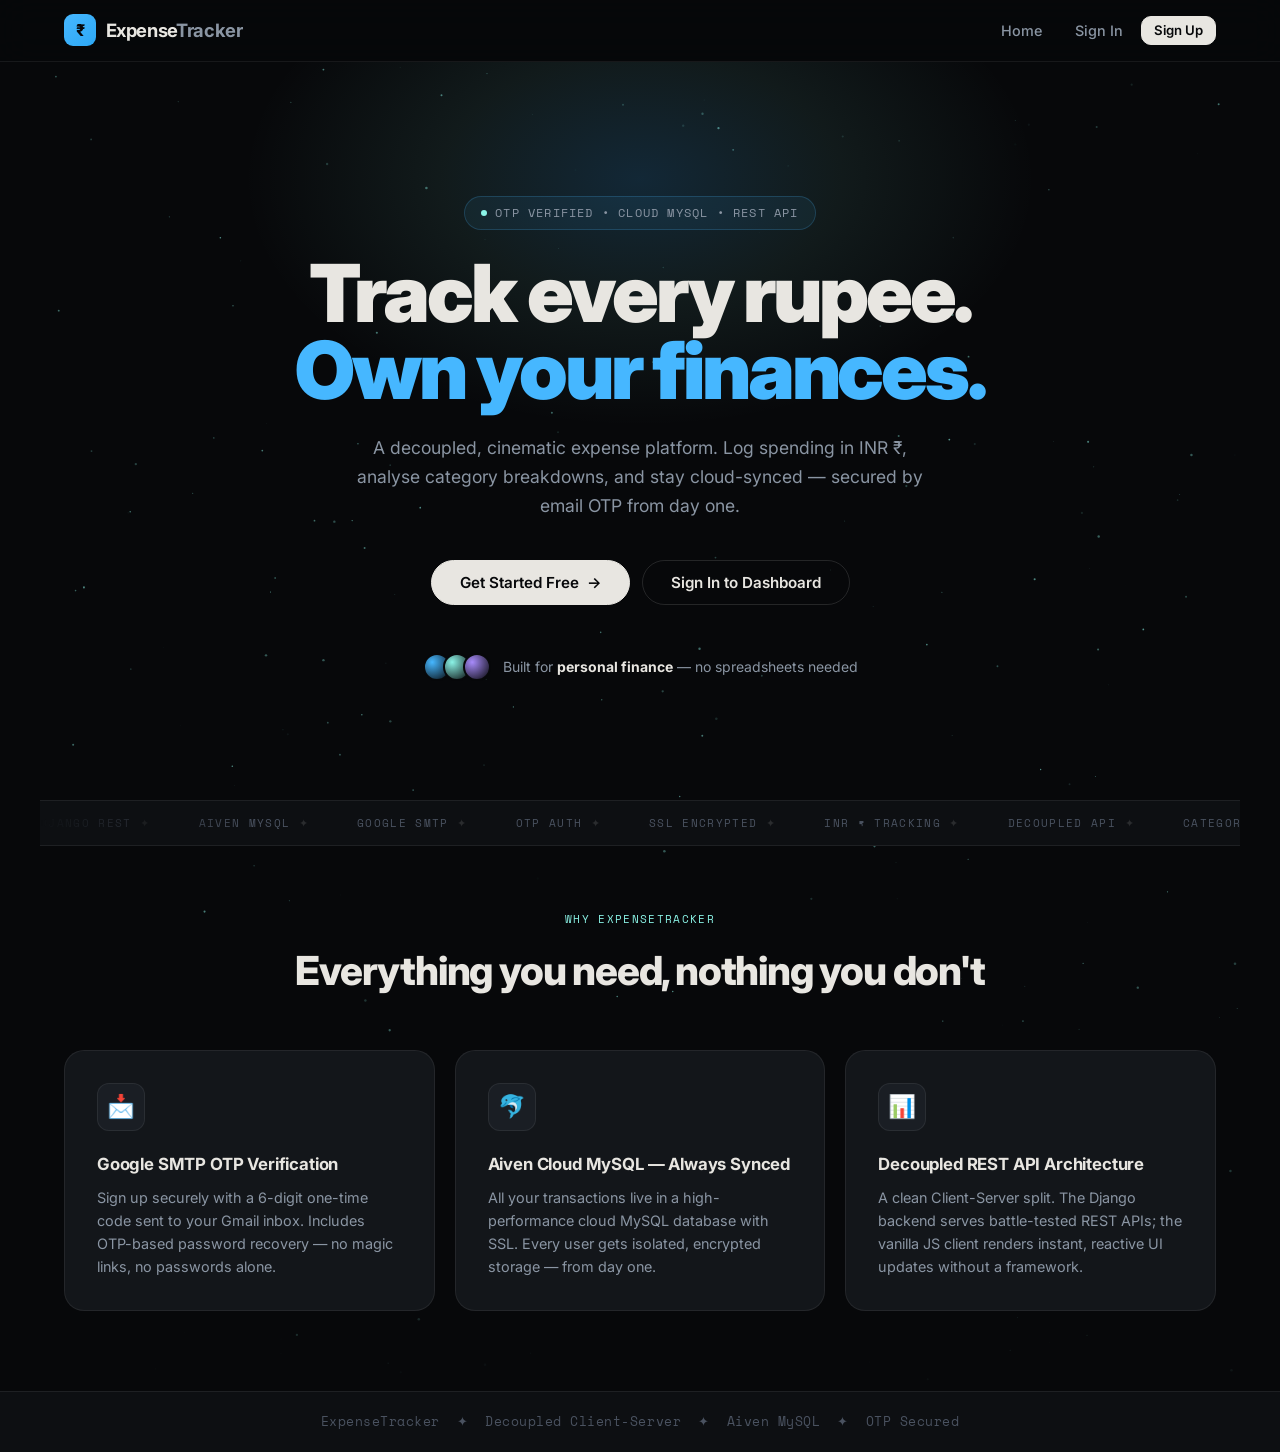
==== client/index.html @ 2f943e96 "Initial commit: Django Expense Tracker with OTP and decoupled client" ====
<!DOCTYPE html>
<html lang="en">
<head>
    <meta charset="UTF-8">
    <meta name="viewport" content="width=device-width, initial-scale=1.0">
    <title>ExpenseTracker &bull; Take Control of Your Finances</title>
    <meta name="description" content="A cinematic, decoupled expense management platform. Track daily spending in INR, analyse category breakdowns, and stay cloud-synced — secured by OTP.">
    <!-- Google Fonts: Inter + Space Mono -->
    <link rel="preconnect" href="https://fonts.googleapis.com">
    <link rel="preconnect" href="https://fonts.gstatic.com" crossorigin>
    <link href="https://fonts.googleapis.com/css2?family=Inter:wght@400;500;600;700;800;900&family=Space+Mono:wght@400;700&display=swap" rel="stylesheet">
    <link rel="stylesheet" href="css/styles.css">
</head>
<body>

    <!-- Toast Notifications Container -->
    <div id="toast-container" class="toast-container"></div>

    <!-- Navigation Header -->
    <header class="navbar">
        <div class="nav-container">
            <div class="nav-brand" onclick="navigateTo('landing')">
                <span class="nav-brand-icon">₹</span>
                <span>Expense<span style="color:var(--mist)">Tracker</span></span>
            </div>
            <nav>
                <ul id="nav-links" class="nav-links">
                    <!-- Populated dynamically via app.js -->
                </ul>
            </nav>
        </div>
    </header>

    <!-- Main Content Views Container -->
    <main class="main-container">

        <!-- VIEW 1: LANDING PAGE -->
        <section id="view-landing" class="view active">

            <!-- Animated canvas starfield -->
            <canvas id="hero-canvas" class="hero-canvas"></canvas>
            <!-- Teal glow blob -->
            <div class="hero-glow"></div>
            <!-- Bottom fade -->
            <div class="hero-bottom-fade"></div>

            <!-- Hero Content -->
            <div class="hero">
                <div class="hero-badge">
                    <span class="hero-badge-dot"></span>
                    OTP Verified &bull; Cloud MySQL &bull; REST API
                </div>

                <h1 class="hero-title">
                    Track every rupee.<br>
                    <span class="hero-title-accent">Own your finances.</span>
                </h1>

                <p class="hero-subtitle">
                    A decoupled, cinematic expense platform. Log spending in INR&nbsp;₹, 
                    analyse category breakdowns, and stay cloud-synced — 
                    secured by email OTP from day one.
                </p>

                <div class="hero-cta">
                    <button class="btn btn-primary btn-lg" onclick="showAuthModal('signup')">
                        Get Started Free &nbsp;&rarr;
                    </button>
                    <button class="btn btn-secondary btn-lg" onclick="showAuthModal('signin')">
                        Sign In to Dashboard
                    </button>
                </div>

                <!-- Social proof strip -->
                <div class="hero-proof">
                    <div class="hero-avatars">
                        <span class="hero-avatar" style="background:radial-gradient(circle at 30% 30%,#46b7ff,#07080a)"></span>
                        <span class="hero-avatar" style="background:radial-gradient(circle at 30% 30%,#8bf3e6,#07080a)"></span>
                        <span class="hero-avatar" style="background:radial-gradient(circle at 30% 30%,#a78bfa,#07080a)"></span>
                    </div>
                    <span>Built for <strong style="color:var(--bone)">personal finance</strong> — no spreadsheets needed</span>
                </div>
            </div>

            <!-- Marquee Tech Strip -->
            <div class="marquee-strip">
                <div class="marquee-inner">
                    <span class="marquee-item">Django REST&nbsp;<span class="marquee-sep">✦</span></span>
                    <span class="marquee-item">Aiven MySQL&nbsp;<span class="marquee-sep">✦</span></span>
                    <span class="marquee-item">Google SMTP&nbsp;<span class="marquee-sep">✦</span></span>
                    <span class="marquee-item">OTP Auth&nbsp;<span class="marquee-sep">✦</span></span>
                    <span class="marquee-item">SSL Encrypted&nbsp;<span class="marquee-sep">✦</span></span>
                    <span class="marquee-item">INR ₹ Tracking&nbsp;<span class="marquee-sep">✦</span></span>
                    <span class="marquee-item">Decoupled API&nbsp;<span class="marquee-sep">✦</span></span>
                    <span class="marquee-item">Category Analytics&nbsp;<span class="marquee-sep">✦</span></span>
                    <span class="marquee-item">Django REST&nbsp;<span class="marquee-sep">✦</span></span>
                    <span class="marquee-item">Aiven MySQL&nbsp;<span class="marquee-sep">✦</span></span>
                    <span class="marquee-item">Google SMTP&nbsp;<span class="marquee-sep">✦</span></span>
                    <span class="marquee-item">OTP Auth&nbsp;<span class="marquee-sep">✦</span></span>
                    <span class="marquee-item">SSL Encrypted&nbsp;<span class="marquee-sep">✦</span></span>
                    <span class="marquee-item">INR ₹ Tracking&nbsp;<span class="marquee-sep">✦</span></span>
                    <span class="marquee-item">Decoupled API&nbsp;<span class="marquee-sep">✦</span></span>
                    <span class="marquee-item">Category Analytics&nbsp;<span class="marquee-sep">✦</span></span>
                </div>
            </div>

            <!-- Features Section -->
            <div class="features-section">
                <div class="features-header">
                    <p class="features-eyebrow">Why ExpenseTracker</p>
                    <h2 class="features-title">Everything you need, nothing you don't</h2>
                </div>

                <div class="features-grid">
                    <div class="feature-card">
                        <div class="feature-icon">📩</div>
                        <h3 class="feature-title">Google SMTP OTP Verification</h3>
                        <p class="feature-desc">
                            Sign up securely with a 6-digit one-time code sent to your Gmail inbox.
                            Includes OTP-based password recovery — no magic links, no passwords alone.
                        </p>
                    </div>
                    <div class="feature-card">
                        <div class="feature-icon">🐬</div>
                        <h3 class="feature-title">Aiven Cloud MySQL — Always Synced</h3>
                        <p class="feature-desc">
                            All your transactions live in a high-performance cloud MySQL database with SSL.
                            Every user gets isolated, encrypted storage — from day one.
                        </p>
                    </div>
                    <div class="feature-card">
                        <div class="feature-icon">📊</div>
                        <h3 class="feature-title">Decoupled REST API Architecture</h3>
                        <p class="feature-desc">
                            A clean Client-Server split. The Django backend serves battle-tested REST APIs;
                            the vanilla JS client renders instant, reactive UI updates without a framework.
                        </p>
                    </div>
                </div>
            </div>

        </section>

        <!-- VIEW 2: DASHBOARD -->
        <section id="view-dashboard" class="view">
            <div style="display: flex; justify-content: space-between; align-items: center; margin-bottom: 1.75rem; flex-wrap: wrap; gap: 1rem; padding: 2rem 1.5rem 0;">
                <div>
                    <h1 style="font-size: 1.85rem; font-weight: 800; color: var(--bone); letter-spacing: -0.03em;">Spending Overview</h1>
                    <p style="color: var(--mist); font-size: 0.9rem; margin-top: 0.2rem;">Live personal financial statistics</p>
                </div>
                <div>
                    <button class="btn btn-tide" onclick="openExpenseModal()">+ Record New Expense</button>
                </div>
            </div>

            <!-- Stats Grid -->
            <div class="stats-grid">
                <div class="stat-card">
                    <span class="stat-label">Total Spending</span>
                    <span id="dash-total" class="stat-value stat-highlight">₹0.00</span>
                    <span class="stat-subtext">Across all recorded items</span>
                </div>
                <div class="stat-card">
                    <span class="stat-label">Current Month (<span id="dash-month-name">Month</span>)</span>
                    <span id="dash-month" class="stat-value">₹0.00</span>
                    <span class="stat-subtext">This month's expenses</span>
                </div>
                <div class="stat-card">
                    <span class="stat-label">Total Transactions</span>
                    <span id="dash-count" class="stat-value">0</span>
                    <span class="stat-subtext">Recorded expense entries</span>
                </div>
            </div>

            <div class="section-grid">
                <!-- Category Breakdown -->
                <div class="content-card">
                    <div class="card-header">
                        <h2 class="card-title">Spending by Category</h2>
                    </div>
                    <div class="card-body">
                        <div id="dash-categories">
                            <!-- Populated dynamically via app.js -->
                        </div>
                    </div>
                </div>

                <!-- Recent Expenses -->
                <div class="content-card">
                    <div class="card-header">
                        <h2 class="card-title">Recent Expenses</h2>
                        <a onclick="navigateTo('expenses')" style="font-size: 0.85rem; color: var(--primary); font-weight: 600; cursor: pointer;">View all &rarr;</a>
                    </div>
                    <div class="card-body" style="padding: 0;">
                        <div id="dash-recent">
                            <!-- Populated dynamically via app.js -->
                        </div>
                    </div>
                </div>
            </div>
        </section>

        <!-- VIEW 3: ALL EXPENSES -->
        <section id="view-expenses" class="view">
            <div style="display: flex; justify-content: space-between; align-items: center; margin-bottom: 1.75rem; flex-wrap: wrap; gap: 1rem; padding: 2rem 1.5rem 0;">
                <div>
                    <h1 style="font-size: 1.85rem; font-weight: 800; color: var(--bone); letter-spacing: -0.03em;">All Expenses</h1>
                    <p id="expenses-count-total" style="color: var(--mist); font-size: 0.9rem; margin-top: 0.2rem;">0 transactions</p>
                </div>
                <div>
                    <button class="btn btn-tide" onclick="openExpenseModal()">+ Add New Expense</button>
                </div>
            </div>

            <div class="content-card">
                <div id="expenses-table-container">
                    <!-- Populated dynamically via app.js -->
                </div>
            </div>
        </section>

        <!-- VIEW 4: 404 NOT FOUND -->
        <section id="view-404" class="view">
            <div class="form-card" style="max-width: 650px; margin: 3rem auto; text-align: center;">
                <div class="content-card" style="padding: 3.5rem 2rem;">
                    <div style="font-size: 5rem; line-height: 1; margin-bottom: 1rem;">🧭</div>
                    <div class="hero-badge" style="background: rgba(248,113,113,0.15); color: #f87171; border: 1px solid rgba(248,113,113,0.25); margin-bottom: 1rem;">
                        Error 404 &bull; Page Not Found
                    </div>
                    <h1 class="page-title" style="font-size: 2.25rem; margin-bottom: 0.75rem;">Lost in the Numbers?</h1>
                    <p style="color: var(--slate-600); font-size: 1.05rem; line-height: 1.6; max-width: 480px; margin: 0 auto 2.5rem;">
                        The page or view you are trying to reach doesn't exist or has moved.
                    </p>
                    <div style="display: flex; gap: 1rem; justify-content: center; flex-wrap: wrap;">
                        <button class="btn btn-primary btn-lg" onclick="navigateTo('landing')">
                            &larr; Go to Home Page
                        </button>
                    </div>
                </div>
            </div>
        </section>

    </main>

    <!-- Footer -->
    <footer class="footer">
        ExpenseTracker &nbsp;✦&nbsp; Decoupled Client-Server &nbsp;✦&nbsp; Aiven MySQL &nbsp;✦&nbsp; OTP Secured
    </footer>

    <!-- ====================================================================
         MODALS
         ==================================================================== -->

    <!-- Modal: Sign Up -->
    <div id="modal-signup" class="modal-overlay">
        <div class="modal-card">
            <div class="card-header" style="justify-content: space-between;">
                <h3 class="card-title">Create Account</h3>
                <button onclick="closeModal('modal-signup')" style="background: none; border: none; font-size: 1.25rem; cursor: pointer;">&times;</button>
            </div>
            <div class="card-body">
                <form onsubmit="handleSignup(event)">
                    <div class="form-group">
                        <label class="form-label">Full Name</label>
                        <input id="signup-name" type="text" class="form-input" placeholder="Your full name (e.g. John Doe)">
                    </div>
                    <div class="form-group">
                        <label class="form-label">Username</label>
                        <input id="signup-username" type="text" class="form-input" placeholder="Choose a username" required>
                    </div>
                    <div class="form-group">
                        <label class="form-label">Email Address</label>
                        <input id="signup-email" type="email" class="form-input" placeholder="name@example.com" required>
                        <span style="font-size: 0.775rem; color: var(--slate-400); margin-top: 0.3rem; display: block;">
                            A 6-digit OTP will be dispatched via Google SMTP to this email.
                        </span>
                    </div>
                    <div class="form-group">
                        <label class="form-label">Password</label>
                        <input id="signup-password" type="password" class="form-input" placeholder="Min 6 characters" minlength="6" required>
                    </div>
                    <div class="form-group">
                        <label class="form-label">Confirm Password</label>
                        <input id="signup-confirm" type="password" class="form-input" placeholder="Re-enter password" minlength="6" required>
                    </div>
                    <button type="submit" class="btn btn-primary" style="width: 100%; padding: 0.75rem; margin-top: 0.5rem;">
                        Sign Up &amp; Get OTP &rarr;
                    </button>
                </form>
                <div style="text-align: center; margin-top: 1.25rem; font-size: 0.875rem;">
                    Already have an account? <a onclick="showAuthModal('signin')" style="color: var(--primary); font-weight: 600; cursor: pointer;">Sign In</a>
                </div>
            </div>
        </div>
    </div>

    <!-- Modal: Verify OTP -->
    <div id="modal-otp" class="modal-overlay">
        <div class="modal-card">
            <div class="card-header" style="text-align: center; display: block;">
                <div style="font-size: 2.5rem; margin-bottom: 0.3rem;">📩</div>
                <h3 class="card-title" style="font-size: 1.4rem;">Verify 6-Digit Code</h3>
                <p style="font-size: 0.85rem; color: var(--slate-500); margin-top: 0.25rem;">
                    Sent to <strong id="otp-target-email"></strong>
                </p>
            </div>
            <div class="card-body">
                <form onsubmit="handleVerifyOtp(event)">
                    <div class="form-group" style="text-align: center;">
                        <input id="otp-code" type="text" maxlength="6" class="form-input" placeholder="123456" 
                               style="text-align: center; font-size: 1.5rem; letter-spacing: 0.3em; font-weight: 700;" required>
                        <span style="font-size: 0.8rem; color: var(--slate-400); margin-top: 0.4rem; display: block;">Valid for 10 minutes</span>
                    </div>
                    <button type="submit" class="btn btn-primary" style="width: 100%; padding: 0.75rem;">
                        Verify &amp; Continue &rarr;
                    </button>
                </form>
                <div style="text-align: center; margin-top: 1.25rem; font-size: 0.85rem; color: var(--slate-500);">
                    Didn't receive the email? <a onclick="handleResendOtp()" style="color: var(--primary); font-weight: 600; cursor: pointer;">Resend OTP</a>
                </div>
            </div>
        </div>
    </div>

    <!-- Modal: Sign In -->
    <div id="modal-signin" class="modal-overlay">
        <div class="modal-card">
            <div class="card-header" style="justify-content: space-between;">
                <h3 class="card-title">Sign In</h3>
                <button onclick="closeModal('modal-signin')" style="background: none; border: none; font-size: 1.25rem; cursor: pointer;">&times;</button>
            </div>
            <div class="card-body">
                <form onsubmit="handleSignin(event)">
                    <div class="form-group">
                        <label class="form-label">Username or Email</label>
                        <input id="signin-identity" type="text" class="form-input" placeholder="Username or Email" required>
                    </div>
                    <div class="form-group">
                        <div style="display: flex; justify-content: space-between; align-items: baseline;">
                            <label class="form-label">Password</label>
                            <a onclick="showAuthModal('forgot')" style="font-size: 0.8rem; color: var(--primary); cursor: pointer; font-weight: 500;">Forgot Password?</a>
                        </div>
                        <input id="signin-password" type="password" class="form-input" placeholder="Enter password" required>
                    </div>
                    <button type="submit" class="btn btn-primary" style="width: 100%; padding: 0.75rem; margin-top: 0.5rem;">
                        Sign In &rarr;
                    </button>
                </form>
                <div style="text-align: center; margin-top: 1.25rem; font-size: 0.875rem;">
                    Don't have an account? <a onclick="showAuthModal('signup')" style="color: var(--primary); font-weight: 600; cursor: pointer;">Create an account</a>
                </div>
            </div>
        </div>
    </div>

    <!-- Modal: Forgot Password -->
    <div id="modal-forgot" class="modal-overlay">
        <div class="modal-card">
            <div class="card-header" style="justify-content: space-between;">
                <h3 class="card-title">Reset Password</h3>
                <button onclick="closeModal('modal-forgot')" style="background: none; border: none; font-size: 1.25rem; cursor: pointer;">&times;</button>
            </div>
            <div class="card-body">
                <p style="font-size: 0.875rem; color: var(--slate-600); margin-bottom: 1.25rem;">
                    Enter your registered email to receive a 6-digit password reset OTP.
                </p>
                <form onsubmit="handleForgotPassword(event)">
                    <div class="form-group">
                        <label class="form-label">Email Address</label>
                        <input id="forgot-email" type="email" class="form-input" placeholder="name@example.com" required>
                    </div>
                    <button type="submit" class="btn btn-primary" style="width: 100%; padding: 0.75rem;">
                        Send Reset OTP &rarr;
                    </button>
                </form>
            </div>
        </div>
    </div>

    <!-- Modal: Reset Password Verify -->
    <div id="modal-reset" class="modal-overlay">
        <div class="modal-card">
            <div class="card-header" style="justify-content: space-between;">
                <h3 class="card-title">Set New Password</h3>
                <button onclick="closeModal('modal-reset')" style="background: none; border: none; font-size: 1.25rem; cursor: pointer;">&times;</button>
            </div>
            <div class="card-body">
                <p style="font-size: 0.875rem; color: var(--slate-600); margin-bottom: 1.25rem;">
                    Enter the OTP code sent to <strong id="reset-target-email"></strong> and choose your new password.
                </p>
                <form onsubmit="handleResetPassword(event)">
                    <div class="form-group" style="text-align: center;">
                        <label class="form-label">6-Digit Reset OTP</label>
                        <input id="reset-otp" type="text" maxlength="6" class="form-input" placeholder="123456" 
                               style="text-align: center; font-size: 1.25rem; letter-spacing: 0.2em; font-weight: 700;" required>
                    </div>
                    <div class="form-group">
                        <label class="form-label">New Password</label>
                        <input id="reset-password" type="password" class="form-input" minlength="6" required>
                    </div>
                    <div class="form-group">
                        <label class="form-label">Confirm New Password</label>
                        <input id="reset-confirm" type="password" class="form-input" minlength="6" required>
                    </div>
                    <button type="submit" class="btn btn-primary" style="width: 100%; padding: 0.75rem;">
                        Update Password &rarr;
                    </button>
                </form>
            </div>
        </div>
    </div>

    <!-- Modal: Add / Edit Expense -->
    <div id="modal-expense" class="modal-overlay">
        <div class="modal-card">
            <div class="card-header" style="justify-content: space-between;">
                <h3 id="modal-expense-title-text" class="card-title">Add New Expense</h3>
                <button onclick="closeModal('modal-expense')" style="background: none; border: none; font-size: 1.25rem; cursor: pointer;">&times;</button>
            </div>
            <div class="card-body">
                <form onsubmit="handleSaveExpense(event)">
                    <div class="form-group">
                        <label class="form-label">Title</label>
                        <input id="exp-title" type="text" class="form-input" placeholder="e.g. Groceries, Train ticket" required>
                    </div>
                    <div class="form-group">
                        <label class="form-label">Amount (₹ INR)</label>
                        <input id="exp-amount" type="number" step="0.01" min="0.01" class="form-input" placeholder="0.00" required>
                    </div>
                    <div class="form-group">
                        <label class="form-label">Category</label>
                        <select id="exp-category" class="form-select">
                            <option value="Food">Food</option>
                            <option value="Travel">Travel</option>
                            <option value="Shopping">Shopping</option>
                            <option value="Bills">Bills</option>
                            <option value="Other">Other</option>
                        </select>
                    </div>
                    <div class="form-group">
                        <label class="form-label">Date</label>
                        <input id="exp-date" type="date" class="form-input" required>
                    </div>
                    <div class="form-group">
                        <label class="form-label">Description / Notes</label>
                        <textarea id="exp-description" class="form-textarea" rows="3" placeholder="Optional notes..."></textarea>
                    </div>
                    <div style="display: flex; gap: 0.75rem; justify-content: flex-end; margin-top: 1.5rem;">
                        <button type="button" class="btn btn-secondary" onclick="closeModal('modal-expense')">Cancel</button>
                        <button id="expense-submit-btn" type="submit" class="btn btn-primary">Save Expense</button>
                    </div>
                </form>
            </div>
        </div>
    </div>

    <!-- Modal: Confirm Delete -->
    <div id="modal-delete" class="modal-overlay">
        <div class="modal-card" style="border-top: 4px solid var(--danger);">
            <div class="card-header" style="justify-content: space-between;">
                <h3 class="card-title" style="color: var(--danger);">Delete Expense</h3>
                <button onclick="closeModal('modal-delete')" style="background: none; border: none; font-size: 1.25rem; cursor: pointer;">&times;</button>
            </div>
            <div class="card-body">
                <p style="font-size: 1rem; color: var(--slate-700); margin-bottom: 1.25rem;">
                    Are you sure you want to permanently delete this expense?
                </p>
                <div style="background: var(--slate-50); border: 1px solid var(--slate-200); border-radius: var(--radius-md); padding: 1rem; margin-bottom: 1.5rem;">
                    <strong id="del-title" style="font-size: 1.05rem; color: var(--slate-900);"></strong>
                    <div id="del-amount" style="font-size: 1.2rem; font-weight: 800; color: var(--danger); margin-top: 0.25rem;"></div>
                </div>
                <div style="display: flex; gap: 0.75rem; justify-content: flex-end;">
                    <button class="btn btn-secondary" onclick="closeModal('modal-delete')">Cancel</button>
                    <button class="btn btn-danger" onclick="handleConfirmDelete()">Yes, Delete</button>
                </div>
            </div>
        </div>
    </div>

    <!-- Scripts -->
    <script src="js/api.js"></script>
    <script src="js/app.js"></script>

    <!-- Starfield canvas particle animation -->
    <script>
    (function() {
        const canvas = document.getElementById('hero-canvas');
        if (!canvas) return;
        const ctx = canvas.getContext('2d');
        let W, H, stars = [], animId;

        function resize() {
            const landing = document.getElementById('view-landing');
            W = canvas.width  = landing ? landing.offsetWidth  : window.innerWidth;
            H = canvas.height = landing ? landing.offsetHeight : window.innerHeight;
        }

        function initStars() {
            stars = [];
            const count = Math.floor((W * H) / 6000);
            for (let i = 0; i < count; i++) {
                stars.push({
                    x: Math.random() * W,
                    y: Math.random() * H,
                    r: Math.random() * 1.1 + 0.2,
                    a: Math.random(),
                    da: (Math.random() * 0.004 + 0.001) * (Math.random() < 0.5 ? 1 : -1),
                    vy: Math.random() * 0.12 + 0.02
                });
            }
        }

        function draw() {
            ctx.clearRect(0, 0, W, H);
            for (const s of stars) {
                s.a += s.da;
                if (s.a > 1 || s.a < 0) s.da *= -1;
                s.y -= s.vy;
                if (s.y < -2) s.y = H + 2;
                ctx.beginPath();
                ctx.arc(s.x, s.y, s.r, 0, Math.PI * 2);
                ctx.fillStyle = `rgba(139,243,230,${s.a * 0.6})`;
                ctx.fill();
            }
            animId = requestAnimationFrame(draw);
        }

        function start() {
            resize();
            initStars();
            if (animId) cancelAnimationFrame(animId);
            draw();
        }

        window.addEventListener('resize', () => { resize(); initStars(); });
        // Start immediately and also watch for view switches
        start();
        document.addEventListener('viewChanged', function(e) {
            if (e.detail === 'landing') start();
            else if (animId) cancelAnimationFrame(animId);
        });
    })();
    </script>
</body>
</html>
---- client/css/styles.css ----
/* ==========================================================================
   ExpenseTracker — Dark Cinematic Design System (Scrolltide-inspired)
   ========================================================================== */

@import url('https://fonts.googleapis.com/css2?family=Inter:wght@400;500;600;700;800;900&family=Space+Mono:wght@400;700&display=swap');

:root {
  /* Dark ink palette */
  --ink:         #07080a;
  --ink-2:       #0d0f12;
  --surface:     #13161a;
  --surface-2:   #1a1e24;

  /* Accent: teal/tide */
  --tide:        #46b7ff;
  --tide-dim:    rgba(70, 183, 255, 0.15);
  --tide-glow:   rgba(70, 183, 255, 0.35);
  --foam:        #8bf3e6;

  /* Text shades */
  --bone:        #e8e6e1;
  --mist:        #8a95a3;
  --dim:         #4a5260;

  /* Borders */
  --line:        rgba(255, 255, 255, 0.07);
  --line-strong: rgba(255, 255, 255, 0.12);

  /* Legacy app colors (used in dashboard/expenses) */
  --primary:         #46b7ff;
  --primary-hover:   #2da8f5;
  --primary-light:   rgba(70, 183, 255, 0.12);
  --primary-glow:    rgba(70, 183, 255, 0.25);
  --success:         #34d399;
  --success-light:   rgba(52, 211, 153, 0.12);
  --danger:          #f87171;
  --danger-hover:    #ef4444;
  --danger-light:    rgba(248, 113, 113, 0.12);
  --warning:         #fbbf24;
  --warning-light:   rgba(251, 191, 36, 0.12);

  /* Greys for dashboard cards */
  --slate-900: #e8e6e1;
  --slate-800: #c8c4bc;
  --slate-700: #a8a49c;
  --slate-600: #8a8680;
  --slate-500: #6a6660;
  --slate-400: #4a4640;
  --slate-300: #2e3138;
  --slate-200: #1f2329;
  --slate-100: #161a1f;
  --slate-50:  #0f1216;
  --white:     #ffffff;

  --shadow-sm: 0 1px 3px 0 rgba(0,0,0,0.4);
  --shadow-md: 0 4px 16px rgba(0,0,0,0.5);
  --shadow-lg: 0 10px 40px rgba(0,0,0,0.6);
  --shadow-xl: 0 20px 60px rgba(0,0,0,0.7);

  --radius-sm: 6px;
  --radius-md: 10px;
  --radius-lg: 16px;
  --radius-xl: 20px;
  --radius-full: 9999px;
  --transition: all 0.22s cubic-bezier(0.4, 0, 0.2, 1);
}

* {
  box-sizing: border-box;
  margin: 0;
  padding: 0;
}

html {
  scroll-behavior: smooth;
}

body {
  font-family: 'Inter', -apple-system, BlinkMacSystemFont, "Segoe UI", sans-serif;
  background-color: var(--ink);
  color: var(--bone);
  line-height: 1.55;
  min-height: 100vh;
  display: flex;
  flex-direction: column;
  overflow-x: hidden;
  -webkit-font-smoothing: antialiased;
}

/* ==========================================================================
   NAVBAR
   ========================================================================== */
.navbar {
  background: rgba(7, 8, 10, 0.55);
  backdrop-filter: blur(16px);
  -webkit-backdrop-filter: blur(16px);
  border-bottom: 1px solid var(--line);
  position: sticky;
  top: 0;
  z-index: 40;
}

.nav-container {
  max-width: 1200px;
  margin: 0 auto;
  padding: 0.9rem 1.5rem;
  display: flex;
  justify-content: space-between;
  align-items: center;
}

.nav-brand {
  display: flex;
  align-items: center;
  gap: 0.6rem;
  font-size: 1.15rem;
  font-weight: 700;
  color: var(--bone);
  text-decoration: none;
  cursor: pointer;
  letter-spacing: -0.02em;
}

.nav-brand-icon {
  width: 32px;
  height: 32px;
  background: linear-gradient(135deg, var(--tide), #2da8f5);
  color: var(--ink);
  display: flex;
  align-items: center;
  justify-content: center;
  border-radius: 9px;
  font-weight: 800;
  font-size: 1rem;
}

.nav-links {
  display: flex;
  align-items: center;
  gap: 0.25rem;
  list-style: none;
}

.nav-link {
  text-decoration: none;
  color: var(--mist);
  font-weight: 500;
  font-size: 0.9rem;
  padding: 0.4rem 0.9rem;
  border-radius: var(--radius-full);
  transition: var(--transition);
  cursor: pointer;
}

.nav-link:hover,
.nav-link.active {
  color: var(--bone);
  background: var(--line);
}

/* ==========================================================================
   BUTTONS
   ========================================================================== */
.btn {
  display: inline-flex;
  align-items: center;
  justify-content: center;
  gap: 0.4rem;
  padding: 0.55rem 1.15rem;
  font-size: 0.9rem;
  font-weight: 600;
  border-radius: var(--radius-md);
  text-decoration: none;
  cursor: pointer;
  border: 1px solid transparent;
  transition: var(--transition);
  font-family: inherit;
}

.btn-primary {
  background: var(--bone);
  color: var(--ink);
  border-color: var(--bone);
}

.btn-primary:hover {
  background: #ffffff;
  transform: translateY(-1px);
  box-shadow: 0 6px 20px rgba(232, 230, 225, 0.2);
}

.btn-secondary {
  background: transparent;
  color: var(--bone);
  border-color: var(--line-strong);
}

.btn-secondary:hover {
  background: var(--surface);
  border-color: var(--line-strong);
}

.btn-danger {
  background: var(--danger);
  color: white;
  border-color: var(--danger);
}

.btn-danger:hover {
  background: var(--danger-hover);
}

.btn-tide {
  background: var(--tide);
  color: var(--ink);
  border-color: var(--tide);
  font-weight: 700;
}

.btn-tide:hover {
  background: #5cc7ff;
  transform: translateY(-1px);
  box-shadow: 0 6px 20px var(--tide-glow);
}

.btn-lg {
  padding: 0.75rem 1.75rem;
  font-size: 0.95rem;
  border-radius: var(--radius-full);
}

.btn-sm {
  padding: 0.35rem 0.75rem;
  font-size: 0.825rem;
}

/* ==========================================================================
   TOAST NOTIFICATIONS
   ========================================================================== */
.toast-container {
  position: fixed;
  bottom: 1.5rem;
  right: 1.5rem;
  z-index: 9999;
  display: flex;
  flex-direction: column;
  gap: 0.5rem;
}

.toast {
  min-width: 280px;
  max-width: 400px;
  padding: 0.85rem 1.25rem;
  border-radius: var(--radius-md);
  font-size: 0.9rem;
  font-weight: 500;
  box-shadow: var(--shadow-lg);
  animation: slideIn 0.3s ease;
  display: flex;
  align-items: center;
  justify-content: space-between;
  backdrop-filter: blur(12px);
}

.toast-success {
  background: rgba(52, 211, 153, 0.12);
  color: #34d399;
  border: 1px solid rgba(52, 211, 153, 0.25);
}

.toast-error {
  background: rgba(248, 113, 113, 0.12);
  color: #f87171;
  border: 1px solid rgba(248, 113, 113, 0.25);
}

.toast-info {
  background: rgba(70, 183, 255, 0.10);
  color: var(--tide);
  border: 1px solid rgba(70, 183, 255, 0.2);
}

@keyframes slideIn {
  from { transform: translateX(100%); opacity: 0; }
  to   { transform: translateX(0);    opacity: 1; }
}

/* ==========================================================================
   MAIN CONTAINER
   ========================================================================== */
.main-container {
  max-width: 1200px;
  width: 100%;
  margin: 0 auto;
  padding: 0;
  flex: 1;
}

/* Views Management */
.view {
  display: none;
}

.view.active {
  display: block;
}

/* ==========================================================================
   HERO / LANDING PAGE (Scrolltide-inspired cinematic dark)
   ========================================================================== */
#view-landing {
  position: relative;
  overflow: hidden;
}

/* Animated starfield canvas background */
.hero-canvas {
  position: absolute;
  inset: 0;
  width: 100%;
  height: 100%;
  z-index: 0;
  pointer-events: none;
}

/* The tide glow blob */
.hero-glow {
  position: absolute;
  top: -10%;
  left: 50%;
  transform: translateX(-50%);
  width: 800px;
  height: 500px;
  background: radial-gradient(ellipse, rgba(70,183,255,0.18) 0%, rgba(139,243,230,0.08) 35%, transparent 70%);
  z-index: 0;
  pointer-events: none;
  animation: glowPulse 6s ease-in-out infinite alternate;
}

@keyframes glowPulse {
  from { opacity: 0.6; transform: translateX(-50%) scale(1); }
  to   { opacity: 1;   transform: translateX(-50%) scale(1.08); }
}

/* Bottom fade to main content area */
.hero-bottom-fade {
  position: absolute;
  bottom: 0;
  left: 0;
  right: 0;
  height: 200px;
  background: linear-gradient(to bottom, transparent, var(--ink));
  z-index: 1;
  pointer-events: none;
}

.hero {
  position: relative;
  z-index: 2;
  text-align: center;
  padding: 5rem 1.5rem 4rem;
  max-width: 860px;
  margin: 0 auto;
  min-height: 82vh;
  display: flex;
  flex-direction: column;
  align-items: center;
  justify-content: center;
}

/* Badge pill */
.hero-badge {
  display: inline-flex;
  align-items: center;
  gap: 0.5rem;
  background: rgba(70,183,255,0.07);
  border: 1px solid rgba(70,183,255,0.2);
  color: var(--mist);
  font-size: 0.75rem;
  font-weight: 500;
  font-family: 'Space Mono', monospace;
  text-transform: uppercase;
  letter-spacing: 0.1em;
  padding: 0.4rem 1rem;
  border-radius: var(--radius-full);
  margin-bottom: 1.5rem;
  animation: fadeUp 0.6s ease both;
}

.hero-badge-dot {
  width: 6px;
  height: 6px;
  border-radius: 50%;
  background: var(--foam);
  animation: blink 2s ease infinite;
}

@keyframes blink {
  0%, 100% { opacity: 1; }
  50%       { opacity: 0.3; }
}

.hero-title {
  font-size: clamp(2.4rem, 7vw, 5rem);
  font-weight: 900;
  line-height: 0.97;
  color: var(--bone);
  letter-spacing: -0.04em;
  margin-bottom: 1.5rem;
  animation: fadeUp 0.7s 0.1s ease both;
}

.hero-title-accent {
  color: var(--tide);
}

.hero-subtitle {
  font-size: 1.1rem;
  color: var(--mist);
  line-height: 1.65;
  margin-bottom: 2.5rem;
  max-width: 600px;
  margin-left: auto;
  margin-right: auto;
  animation: fadeUp 0.7s 0.2s ease both;
}

.hero-cta {
  display: flex;
  gap: 0.75rem;
  justify-content: center;
  align-items: center;
  flex-wrap: wrap;
  margin-bottom: 3rem;
  animation: fadeUp 0.7s 0.3s ease both;
}

/* Social proof strip */
.hero-proof {
  display: flex;
  align-items: center;
  gap: 0.75rem;
  font-size: 0.875rem;
  color: var(--mist);
  animation: fadeUp 0.7s 0.4s ease both;
}

.hero-avatars {
  display: flex;
}

.hero-avatar {
  width: 28px;
  height: 28px;
  border-radius: 50%;
  border: 2px solid var(--ink);
  margin-left: -8px;
}

.hero-avatar:first-child { margin-left: 0; }

@keyframes fadeUp {
  from { transform: translateY(20px); opacity: 0; }
  to   { transform: translateY(0);    opacity: 1; }
}

/* ==========================================================================
   MARQUEE TICKER (tech stack strip)
   ========================================================================== */
.marquee-strip {
  border-top: 1px solid var(--line);
  border-bottom: 1px solid var(--line);
  padding: 0.85rem 0;
  overflow: hidden;
  position: relative;
  z-index: 2;
  background: var(--ink-2);
}

.marquee-inner {
  display: flex;
  gap: 3rem;
  width: max-content;
  animation: marquee 28s linear infinite;
  mask-image: linear-gradient(to right, transparent, black 8%, black 92%, transparent);
  -webkit-mask-image: linear-gradient(to right, transparent, black 8%, black 92%, transparent);
}

.marquee-item {
  font-family: 'Space Mono', monospace;
  font-size: 0.7rem;
  text-transform: uppercase;
  letter-spacing: 0.12em;
  color: var(--dim);
  white-space: nowrap;
}

.marquee-sep {
  color: var(--line-strong);
}

@keyframes marquee {
  from { transform: translateX(0); }
  to   { transform: translateX(-50%); }
}

/* ==========================================================================
   FEATURES GRID
   ========================================================================== */
.features-section {
  padding: 4rem 1.5rem 5rem;
  max-width: 1200px;
  margin: 0 auto;
  position: relative;
  z-index: 2;
}

.features-header {
  text-align: center;
  margin-bottom: 3rem;
}

.features-eyebrow {
  font-family: 'Space Mono', monospace;
  font-size: 0.7rem;
  text-transform: uppercase;
  letter-spacing: 0.12em;
  color: var(--foam);
  margin-bottom: 0.75rem;
}

.features-title {
  font-size: clamp(1.75rem, 4vw, 2.5rem);
  font-weight: 800;
  color: var(--bone);
  letter-spacing: -0.03em;
}

.features-grid {
  display: grid;
  grid-template-columns: repeat(auto-fit, minmax(300px, 1fr));
  gap: 1.25rem;
}

.feature-card {
  background: var(--surface);
  border: 1px solid var(--line);
  border-radius: var(--radius-xl);
  padding: 2rem;
  transition: all 0.45s cubic-bezier(0.22, 1, 0.36, 1);
  position: relative;
  overflow: hidden;
}

.feature-card::before {
  content: '';
  position: absolute;
  inset: 0;
  border-radius: inherit;
  background: radial-gradient(circle at top left, rgba(70,183,255,0.06), transparent 60%);
  opacity: 0;
  transition: opacity 0.4s ease;
}

.feature-card:hover {
  transform: translateY(-4px);
  border-color: var(--line-strong);
  box-shadow: 0 18px 60px -18px rgba(70,183,255,0.25);
}

.feature-card:hover::before {
  opacity: 1;
}

.feature-icon {
  width: 48px;
  height: 48px;
  border-radius: 12px;
  display: flex;
  align-items: center;
  justify-content: center;
  font-size: 1.4rem;
  margin-bottom: 1.25rem;
  background: var(--surface-2);
  border: 1px solid var(--line);
}

.feature-title {
  font-size: 1.05rem;
  font-weight: 700;
  color: var(--bone);
  margin-bottom: 0.55rem;
  letter-spacing: -0.01em;
}

.feature-desc {
  font-size: 0.9rem;
  color: var(--mist);
  line-height: 1.6;
}

/* ==========================================================================
   DASHBOARD VIEW — INNER PAGES (padded container)
   ========================================================================== */
#view-dashboard,
#view-expenses {
  padding: 2rem 1.5rem 3rem;
}

/* Stats Cards */
.stats-grid {
  display: grid;
  grid-template-columns: repeat(auto-fit, minmax(220px, 1fr));
  gap: 1.25rem;
  margin-bottom: 2rem;
}

.stat-card {
  background: var(--surface);
  border-radius: var(--radius-lg);
  padding: 1.4rem 1.5rem;
  border: 1px solid var(--line);
  display: flex;
  flex-direction: column;
  transition: var(--transition);
}

.stat-card:hover {
  transform: translateY(-2px);
  border-color: var(--line-strong);
  box-shadow: 0 8px 30px rgba(0,0,0,0.4);
}

.stat-label {
  font-size: 0.75rem;
  font-family: 'Space Mono', monospace;
  text-transform: uppercase;
  font-weight: 700;
  letter-spacing: 0.06em;
  color: var(--mist);
  margin-bottom: 0.5rem;
}

.stat-value {
  font-size: 1.85rem;
  font-weight: 800;
  color: var(--bone);
  letter-spacing: -0.03em;
}

.stat-highlight {
  color: var(--tide);
}

.stat-subtext {
  font-size: 0.8rem;
  color: var(--dim);
  margin-top: 0.35rem;
}

/* Content Cards */
.content-card {
  background: var(--surface);
  border-radius: var(--radius-lg);
  border: 1px solid var(--line);
  overflow: hidden;
  margin-bottom: 1.5rem;
}

.card-header {
  padding: 1.15rem 1.5rem;
  border-bottom: 1px solid var(--line);
  display: flex;
  justify-content: space-between;
  align-items: center;
}

.card-title {
  font-size: 1rem;
  font-weight: 700;
  color: var(--bone);
}

.card-body {
  padding: 1.5rem;
}

/* Grid Layout for Dashboard */
.section-grid {
  display: grid;
  grid-template-columns: 2fr 1fr;
  gap: 1.5rem;
  margin-bottom: 2rem;
}

@media (max-width: 860px) {
  .section-grid {
    grid-template-columns: 1fr;
  }
}

/* Category Progress Bars */
.category-item {
  margin-bottom: 1.15rem;
}

.category-item:last-child { margin-bottom: 0; }

.category-row-header {
  display: flex;
  justify-content: space-between;
  font-size: 0.875rem;
  font-weight: 600;
  margin-bottom: 0.35rem;
  color: var(--bone);
}

.category-bar-bg {
  height: 6px;
  background: var(--surface-2);
  border-radius: 99px;
  overflow: hidden;
}

.category-bar-fill {
  height: 100%;
  border-radius: 99px;
  background: linear-gradient(90deg, var(--tide), var(--foam));
  transition: width 0.5s ease;
}

/* Badges */
.badge {
  display: inline-block;
  padding: 0.2rem 0.6rem;
  border-radius: 99px;
  font-size: 0.75rem;
  font-weight: 600;
}

.badge-Food     { background: rgba(251,191,36,0.15);  color: #fbbf24; }
.badge-Travel   { background: rgba(70,183,255,0.15);  color: var(--tide); }
.badge-Shopping { background: rgba(52,211,153,0.15);  color: #34d399; }
.badge-Bills    { background: rgba(248,113,113,0.15); color: var(--danger); }
.badge-Other    { background: rgba(167,139,250,0.15); color: #a78bfa; }

/* Table */
.table-responsive { overflow-x: auto; }

.data-table {
  width: 100%;
  border-collapse: collapse;
  text-align: left;
}

.data-table th {
  background: var(--surface-2);
  color: var(--mist);
  font-size: 0.75rem;
  font-family: 'Space Mono', monospace;
  text-transform: uppercase;
  font-weight: 700;
  letter-spacing: 0.06em;
  padding: 0.85rem 1.25rem;
  border-bottom: 1px solid var(--line);
}

.data-table td {
  padding: 1rem 1.25rem;
  border-bottom: 1px solid var(--line);
  font-size: 0.9rem;
  color: var(--bone);
  vertical-align: middle;
}

.data-table tr:hover td {
  background: rgba(255,255,255,0.02);
}

/* ==========================================================================
   MODALS
   ========================================================================== */
.modal-overlay {
  position: fixed;
  top: 0;
  left: 0;
  right: 0;
  bottom: 0;
  background: rgba(7, 8, 10, 0.75);
  backdrop-filter: blur(8px);
  -webkit-backdrop-filter: blur(8px);
  z-index: 1000;
  display: none;
  align-items: center;
  justify-content: center;
  padding: 1rem;
}

.modal-overlay.active {
  display: flex;
}

.modal-card {
  background: var(--surface);
  border: 1px solid var(--line-strong);
  border-radius: var(--radius-xl);
  width: 100%;
  max-width: 480px;
  box-shadow: 0 25px 80px rgba(0,0,0,0.8);
  overflow: hidden;
  animation: modalPop 0.25s cubic-bezier(0.34,1.56,0.64,1);
}

@keyframes modalPop {
  from { transform: scale(0.94); opacity: 0; }
  to   { transform: scale(1);    opacity: 1; }
}

/* Forms */
.form-group { margin-bottom: 1.15rem; }

.form-label {
  display: block;
  font-size: 0.82rem;
  font-weight: 600;
  color: var(--mist);
  margin-bottom: 0.4rem;
}

.form-input,
.form-select,
.form-textarea {
  width: 100%;
  padding: 0.65rem 0.9rem;
  font-size: 0.9rem;
  border-radius: var(--radius-md);
  border: 1px solid var(--line-strong);
  background: var(--ink-2);
  color: var(--bone);
  font-family: inherit;
  transition: var(--transition);
}

.form-input:focus,
.form-select:focus,
.form-textarea:focus {
  outline: none;
  border-color: var(--tide);
  box-shadow: 0 0 0 3px var(--tide-dim);
}

.form-input::placeholder,
.form-textarea::placeholder {
  color: var(--dim);
}

.form-select option {
  background: var(--surface);
  color: var(--bone);
}

/* Empty State */
.empty-state {
  text-align: center;
  padding: 3.5rem 1.5rem;
  color: var(--mist);
}

.empty-state-icon {
  font-size: 3rem;
  margin-bottom: 1rem;
  opacity: 0.5;
}

/* ==========================================================================
   FOOTER
   ========================================================================== */
.footer {
  margin-top: auto;
  padding: 1.25rem 1.5rem;
  text-align: center;
  font-size: 0.8rem;
  color: var(--dim);
  border-top: 1px solid var(--line);
  background: var(--ink-2);
  font-family: 'Space Mono', monospace;
  letter-spacing: 0.04em;
}

/* ==========================================================================
   404 VIEW
   ========================================================================== */
#view-404 {
  padding: 2rem 1.5rem 3rem;
}

/* ==========================================================================
   PAGE TITLES (dashboard, expenses pages)
   ========================================================================== */
.page-title {
  font-size: 1.85rem;
  font-weight: 800;
  color: var(--bone);
  letter-spacing: -0.03em;
}

/* ==========================================================================
   SCROLLBAR
   ========================================================================== */
::-webkit-scrollbar { width: 6px; height: 6px; }
::-webkit-scrollbar-track { background: var(--ink); }
::-webkit-scrollbar-thumb { background: var(--surface-2); border-radius: 3px; }
::-webkit-scrollbar-thumb:hover { background: var(--line-strong); }
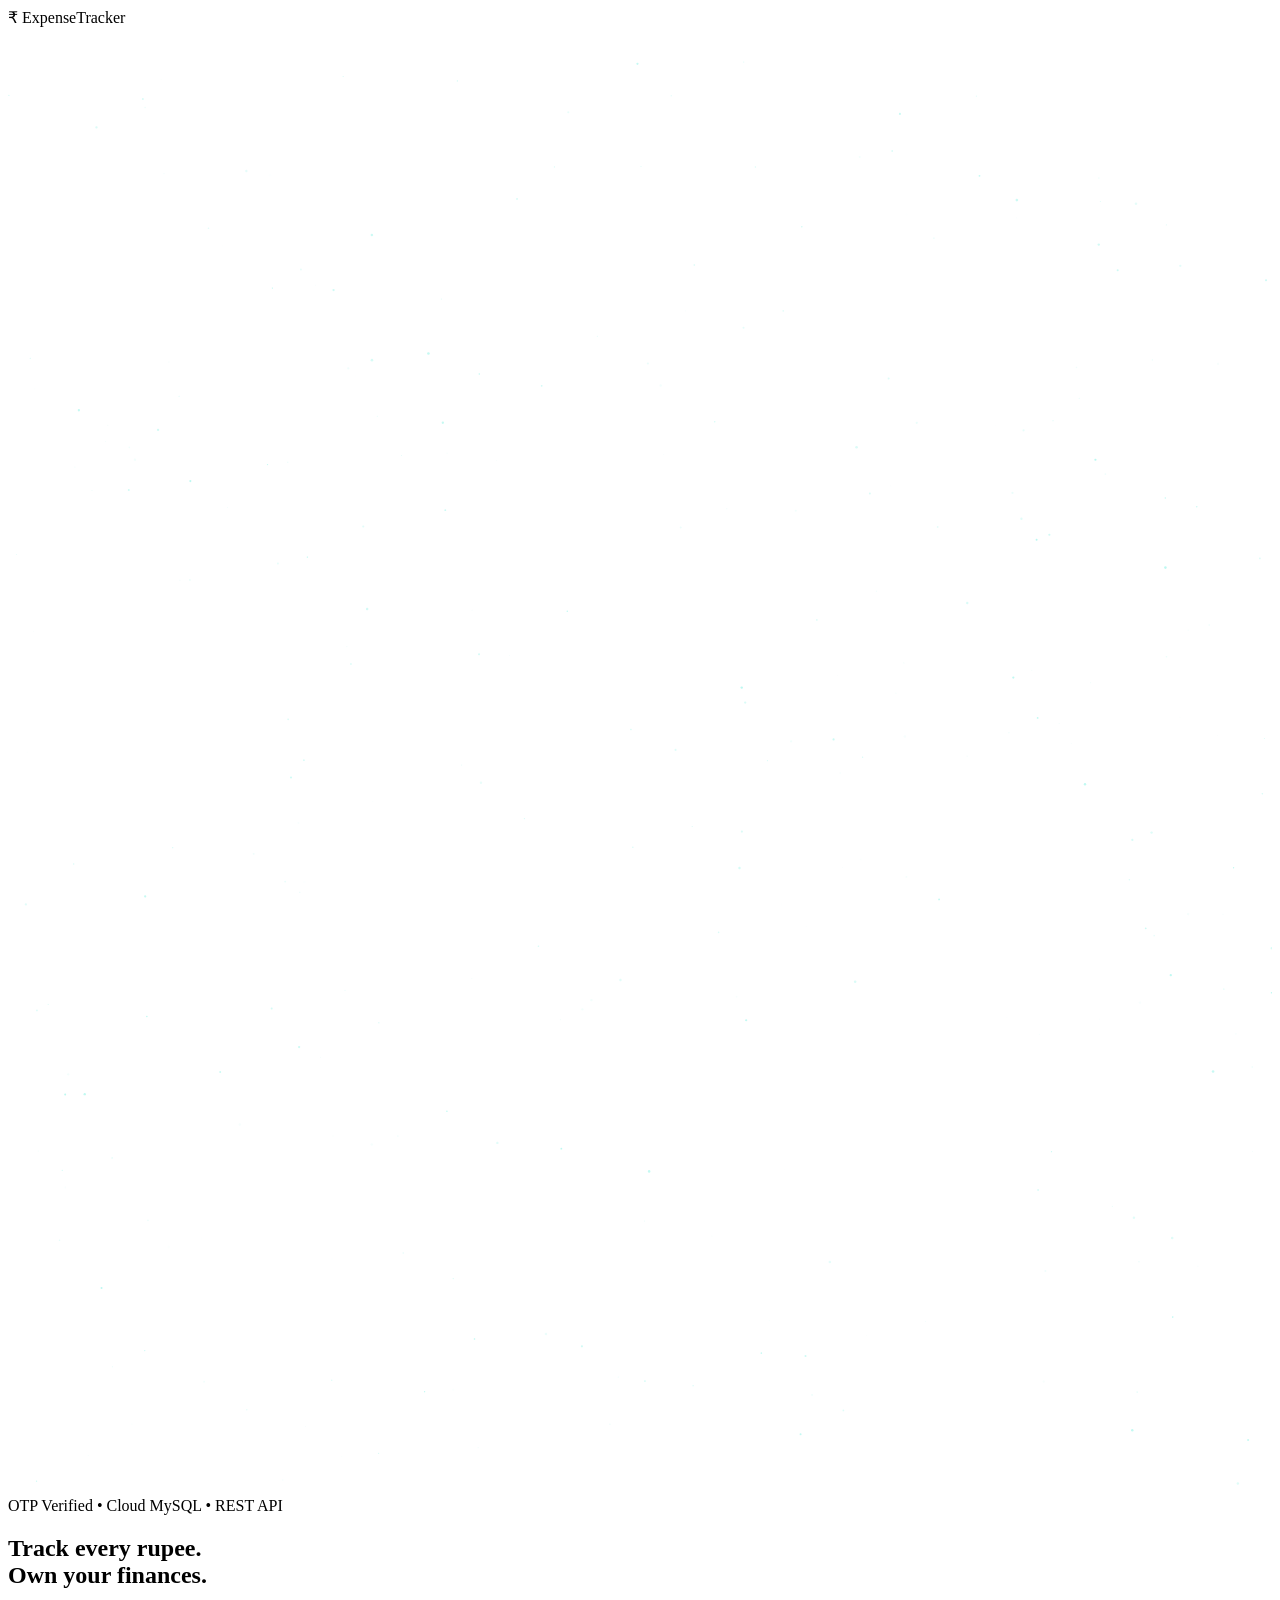
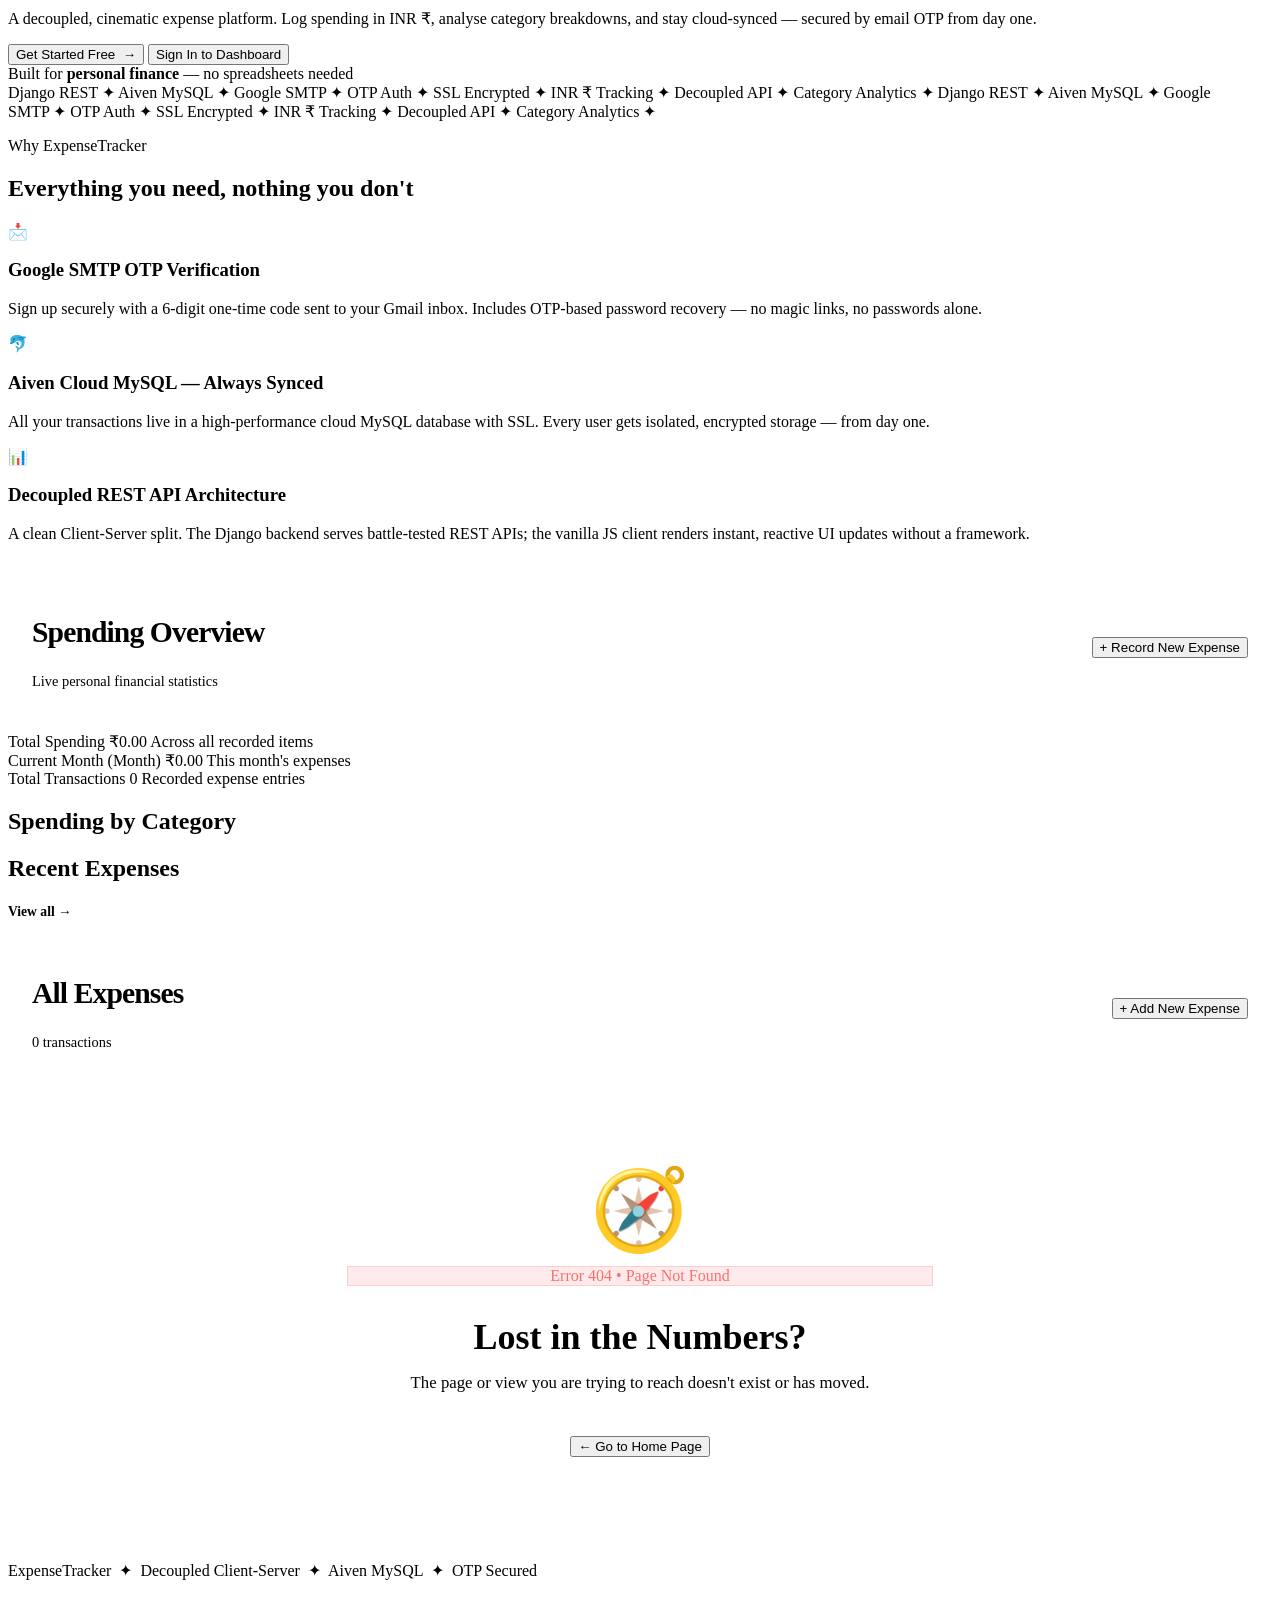
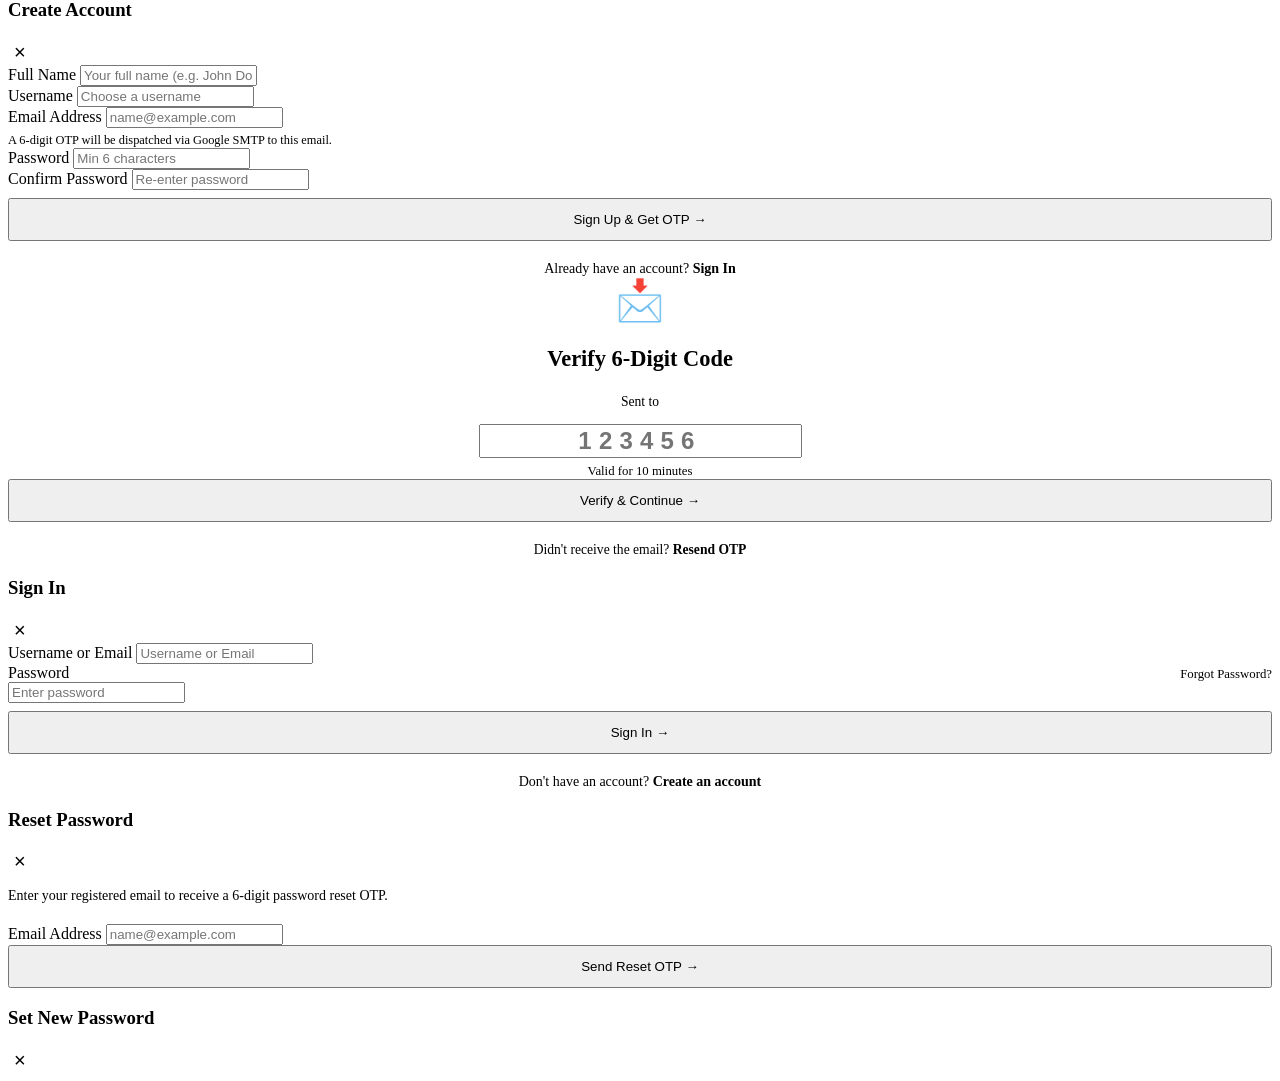
==== commit 0355e4ce: "Fix 404 and nested routes styling: absolute asset paths, base href, and 404 view routing" ====
--- a/client/index.html
+++ b/client/index.html
@@ -9,7 +9,8 @@
     <link rel="preconnect" href="https://fonts.googleapis.com">
     <link rel="preconnect" href="https://fonts.gstatic.com" crossorigin>
     <link href="https://fonts.googleapis.com/css2?family=Inter:wght@400;500;600;700;800;900&family=Space+Mono:wght@400;700&display=swap" rel="stylesheet">
-    <link rel="stylesheet" href="css/styles.css">
+    <base href="/">
+    <link rel="stylesheet" href="/css/styles.css">
 </head>
 <body>
 
@@ -478,8 +479,8 @@
     </div>
 
     <!-- Scripts -->
-    <script src="js/api.js"></script>
-    <script src="js/app.js"></script>
+    <script src="/js/api.js"></script>
+    <script src="/js/app.js"></script>
 
     <!-- Starfield canvas particle animation -->
     <script>
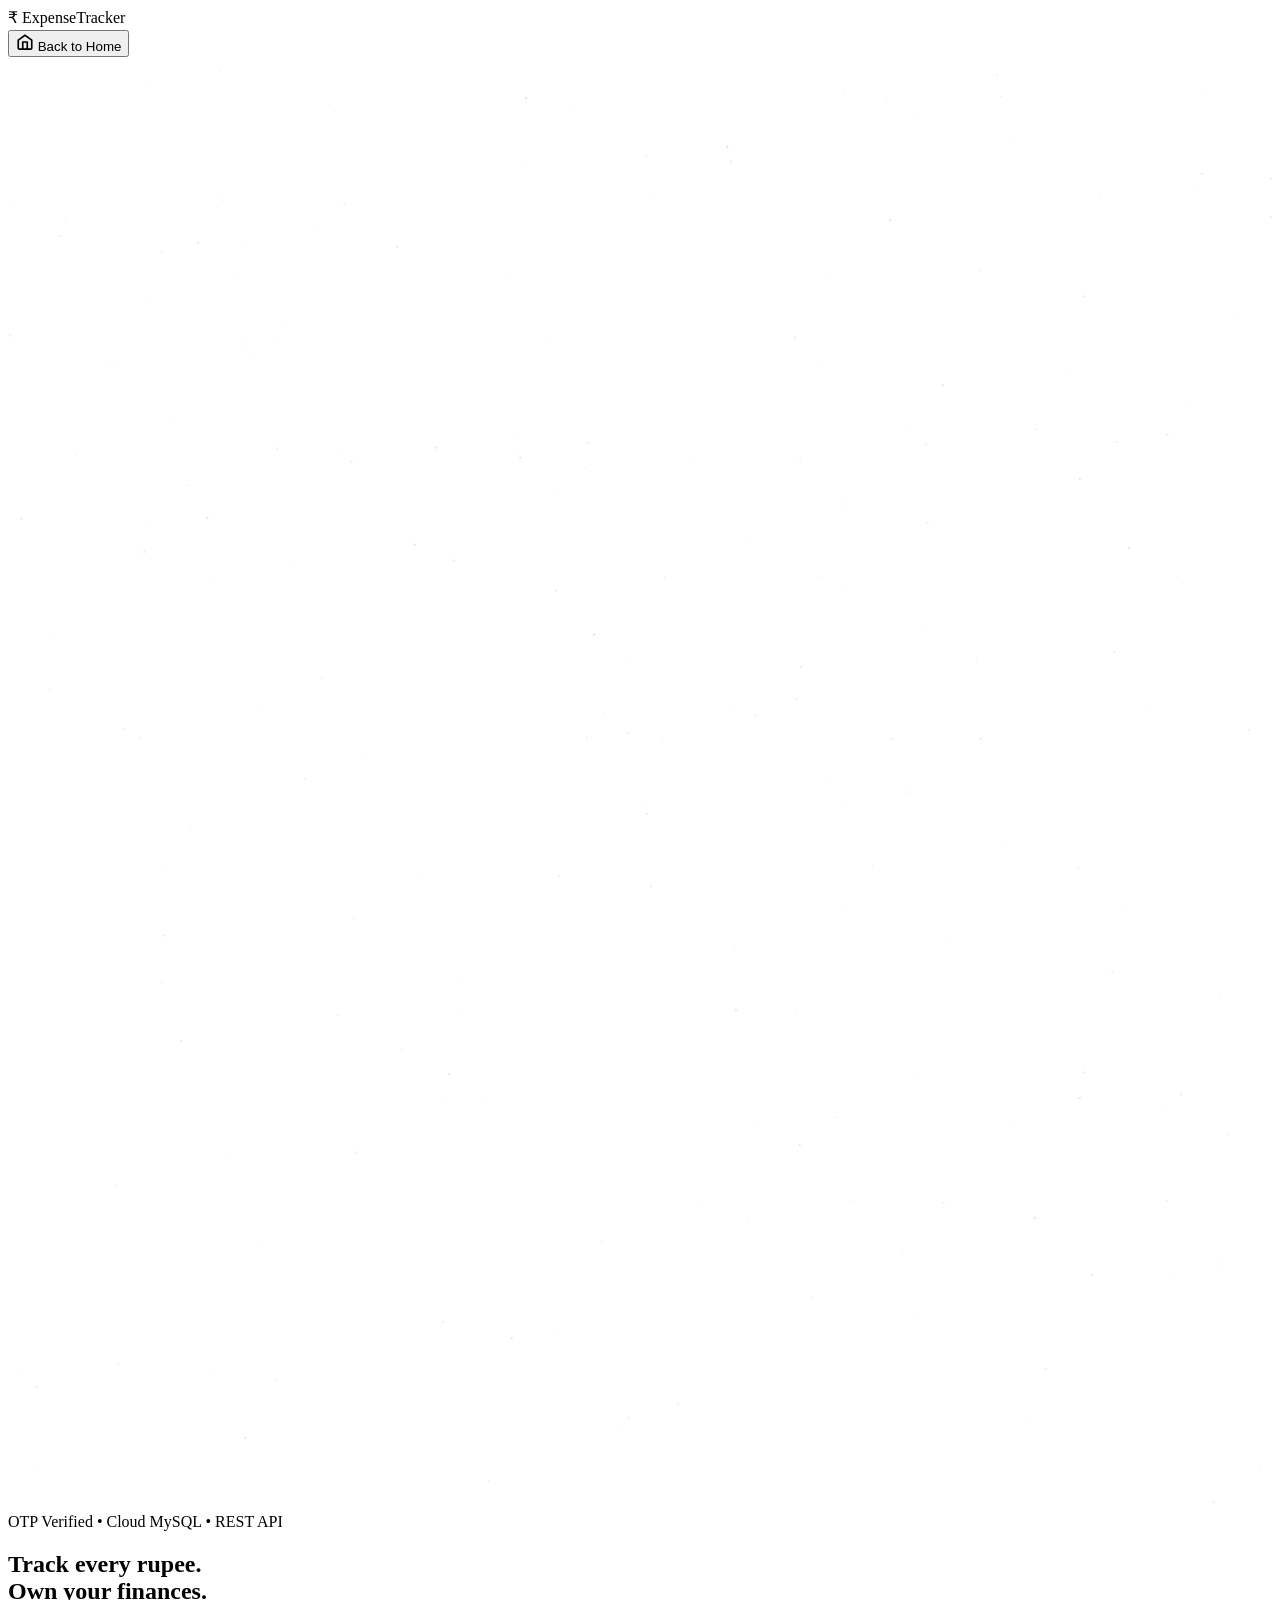
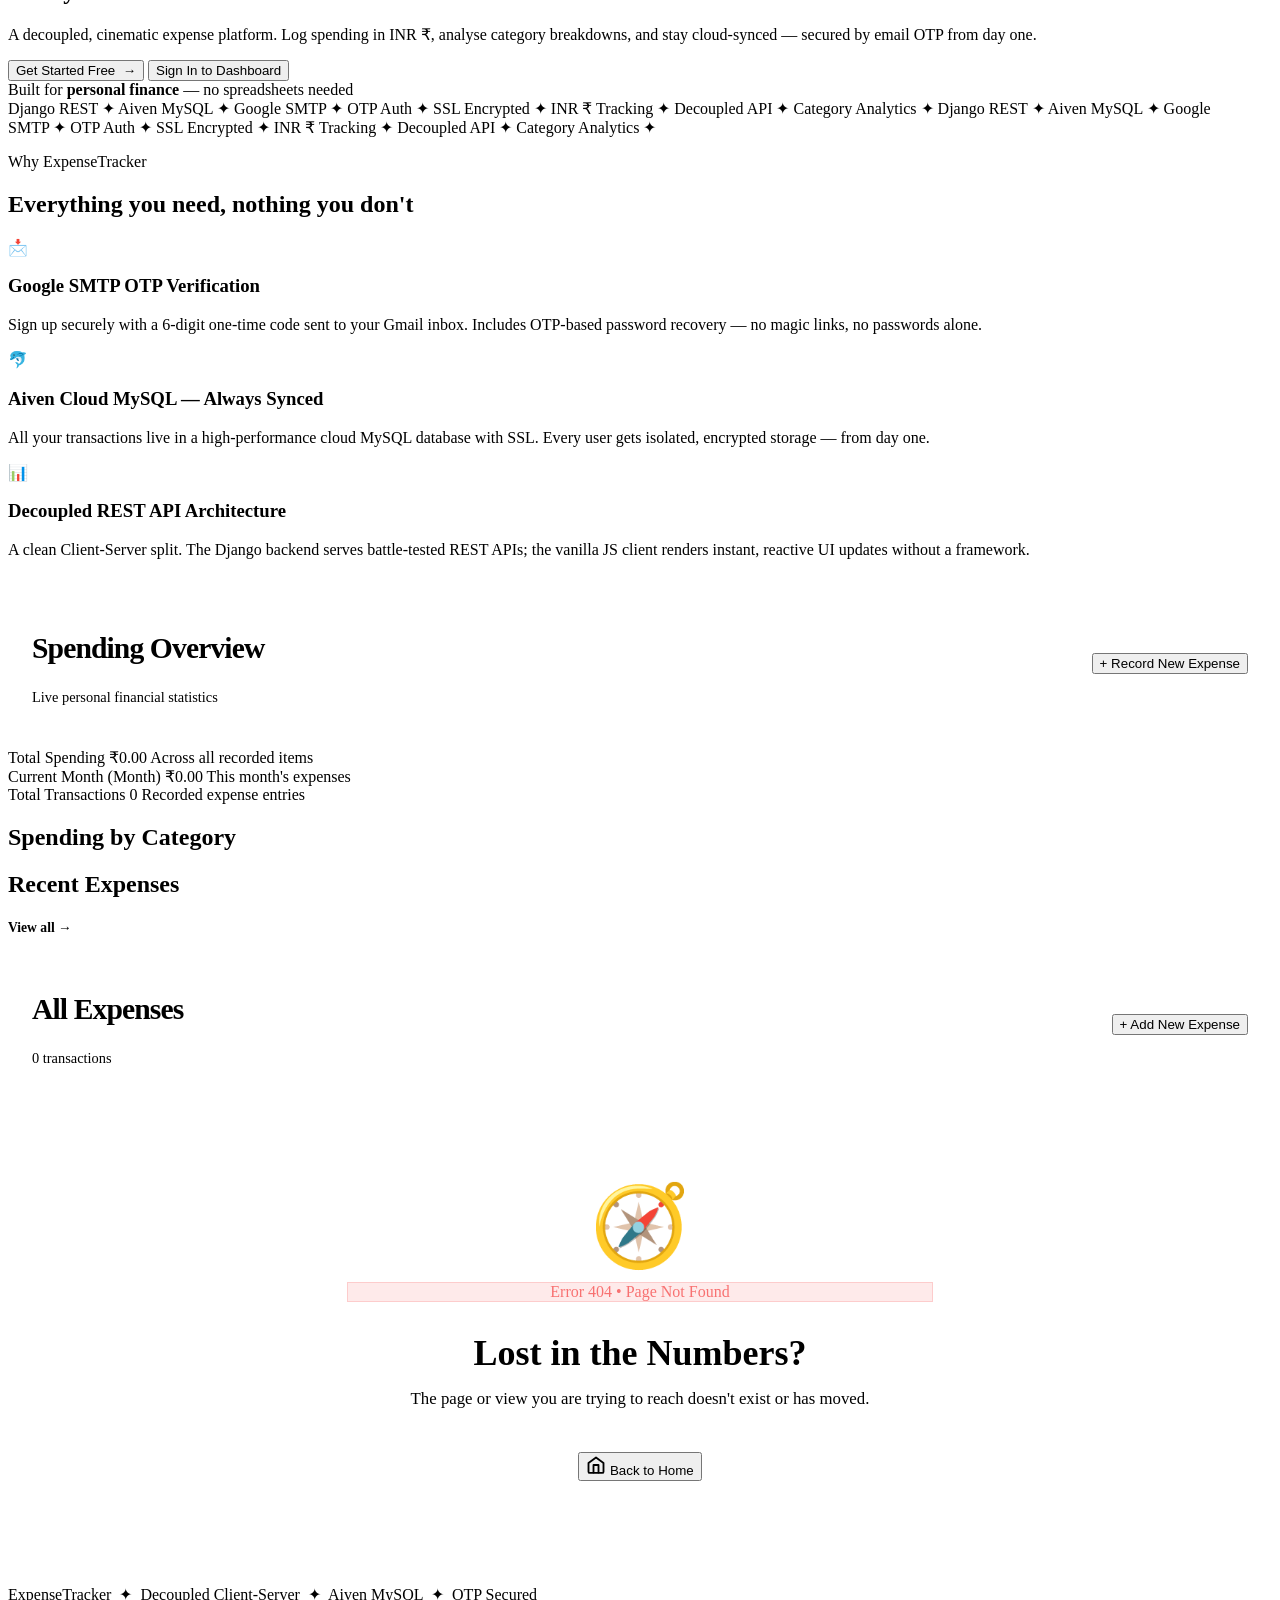
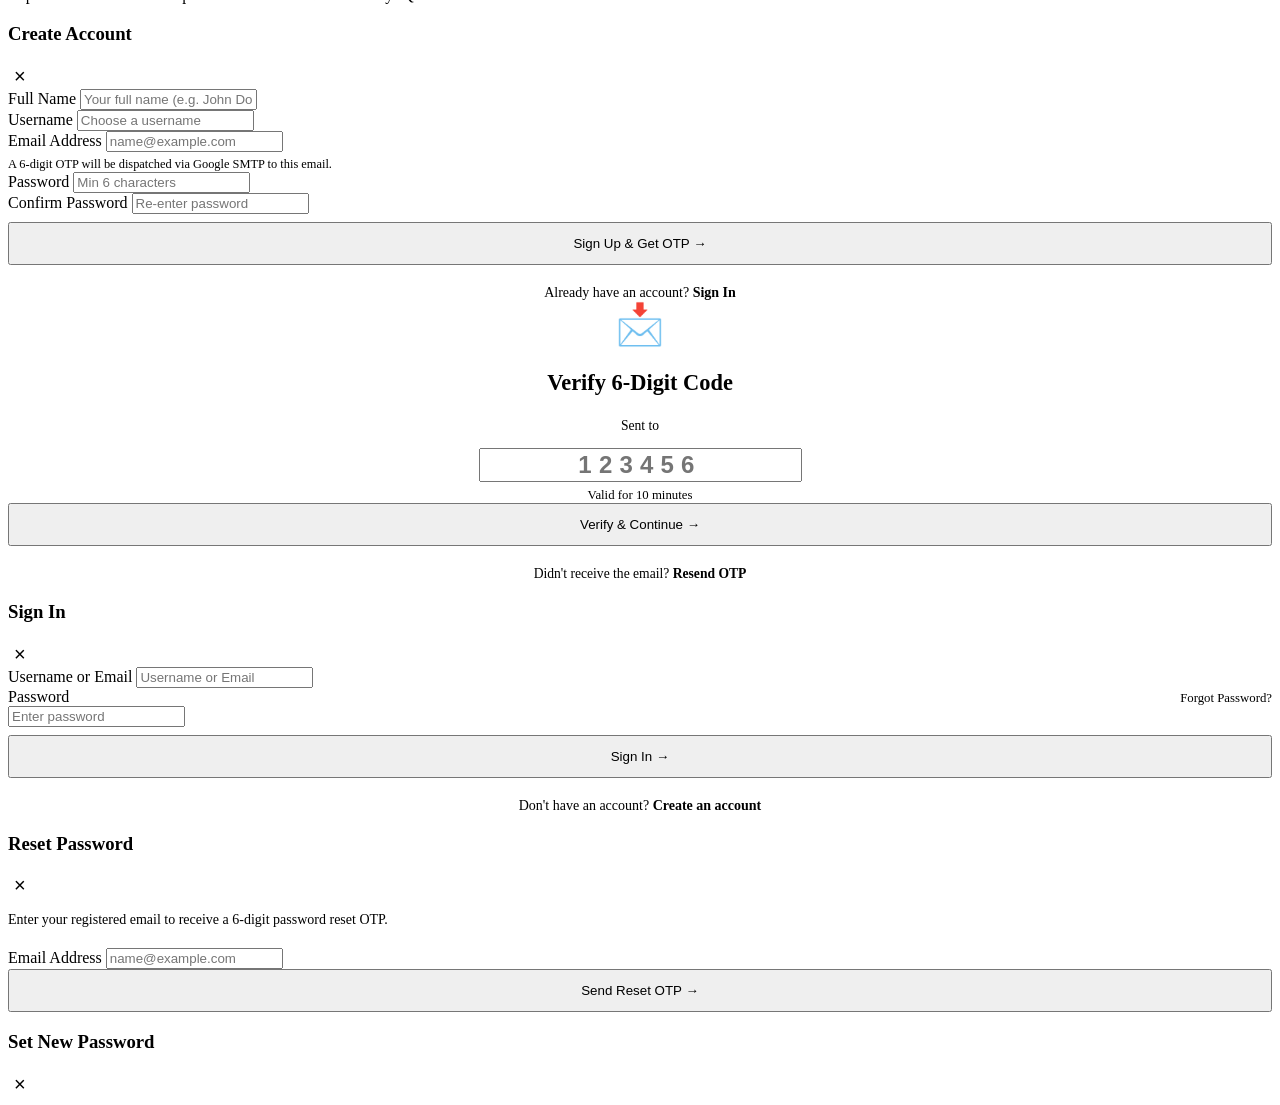
==== commit 1955c791: "Add responsive Back to Home button that collapses to icon on narrow displays" ====
--- a/client/index.html
+++ b/client/index.html
@@ -24,7 +24,14 @@
                 <span class="nav-brand-icon">₹</span>
                 <span>Expense<span style="color:var(--mist)">Tracker</span></span>
             </div>
-            <nav>
+            <nav style="display: flex; align-items: center; gap: 0.75rem;">
+                <button id="btn-back-home" class="btn-back-home" onclick="navigateTo('landing')" title="Back to Home">
+                    <svg class="home-svg-icon" viewBox="0 0 24 24" width="18" height="18" stroke="currentColor" stroke-width="2.2" fill="none" stroke-linecap="round" stroke-linejoin="round">
+                        <path d="M3 9.5L12 3l9 6.5V20a1.5 1.5 0 0 1-1.5 1.5H4.5A1.5 1.5 0 0 1 3 20V9.5z"></path>
+                        <polyline points="9 21 9 12 15 12 15 21"></polyline>
+                    </svg>
+                    <span class="btn-home-text">Back to Home</span>
+                </button>
                 <ul id="nav-links" class="nav-links">
                     <!-- Populated dynamically via app.js -->
                 </ul>
@@ -233,8 +240,12 @@
                         The page or view you are trying to reach doesn't exist or has moved.
                     </p>
                     <div style="display: flex; gap: 1rem; justify-content: center; flex-wrap: wrap;">
-                        <button class="btn btn-primary btn-lg" onclick="navigateTo('landing')">
-                            &larr; Go to Home Page
+                        <button class="btn btn-tide btn-lg btn-home-responsive" onclick="navigateTo('landing')">
+                            <svg class="home-svg-icon" viewBox="0 0 24 24" width="20" height="20" stroke="currentColor" stroke-width="2.2" fill="none" stroke-linecap="round" stroke-linejoin="round">
+                                <path d="M3 9.5L12 3l9 6.5V20a1.5 1.5 0 0 1-1.5 1.5H4.5A1.5 1.5 0 0 1 3 20V9.5z"></path>
+                                <polyline points="9 21 9 12 15 12 15 21"></polyline>
+                            </svg>
+                            <span class="btn-home-text">Back to Home</span>
                         </button>
                     </div>
                 </div>
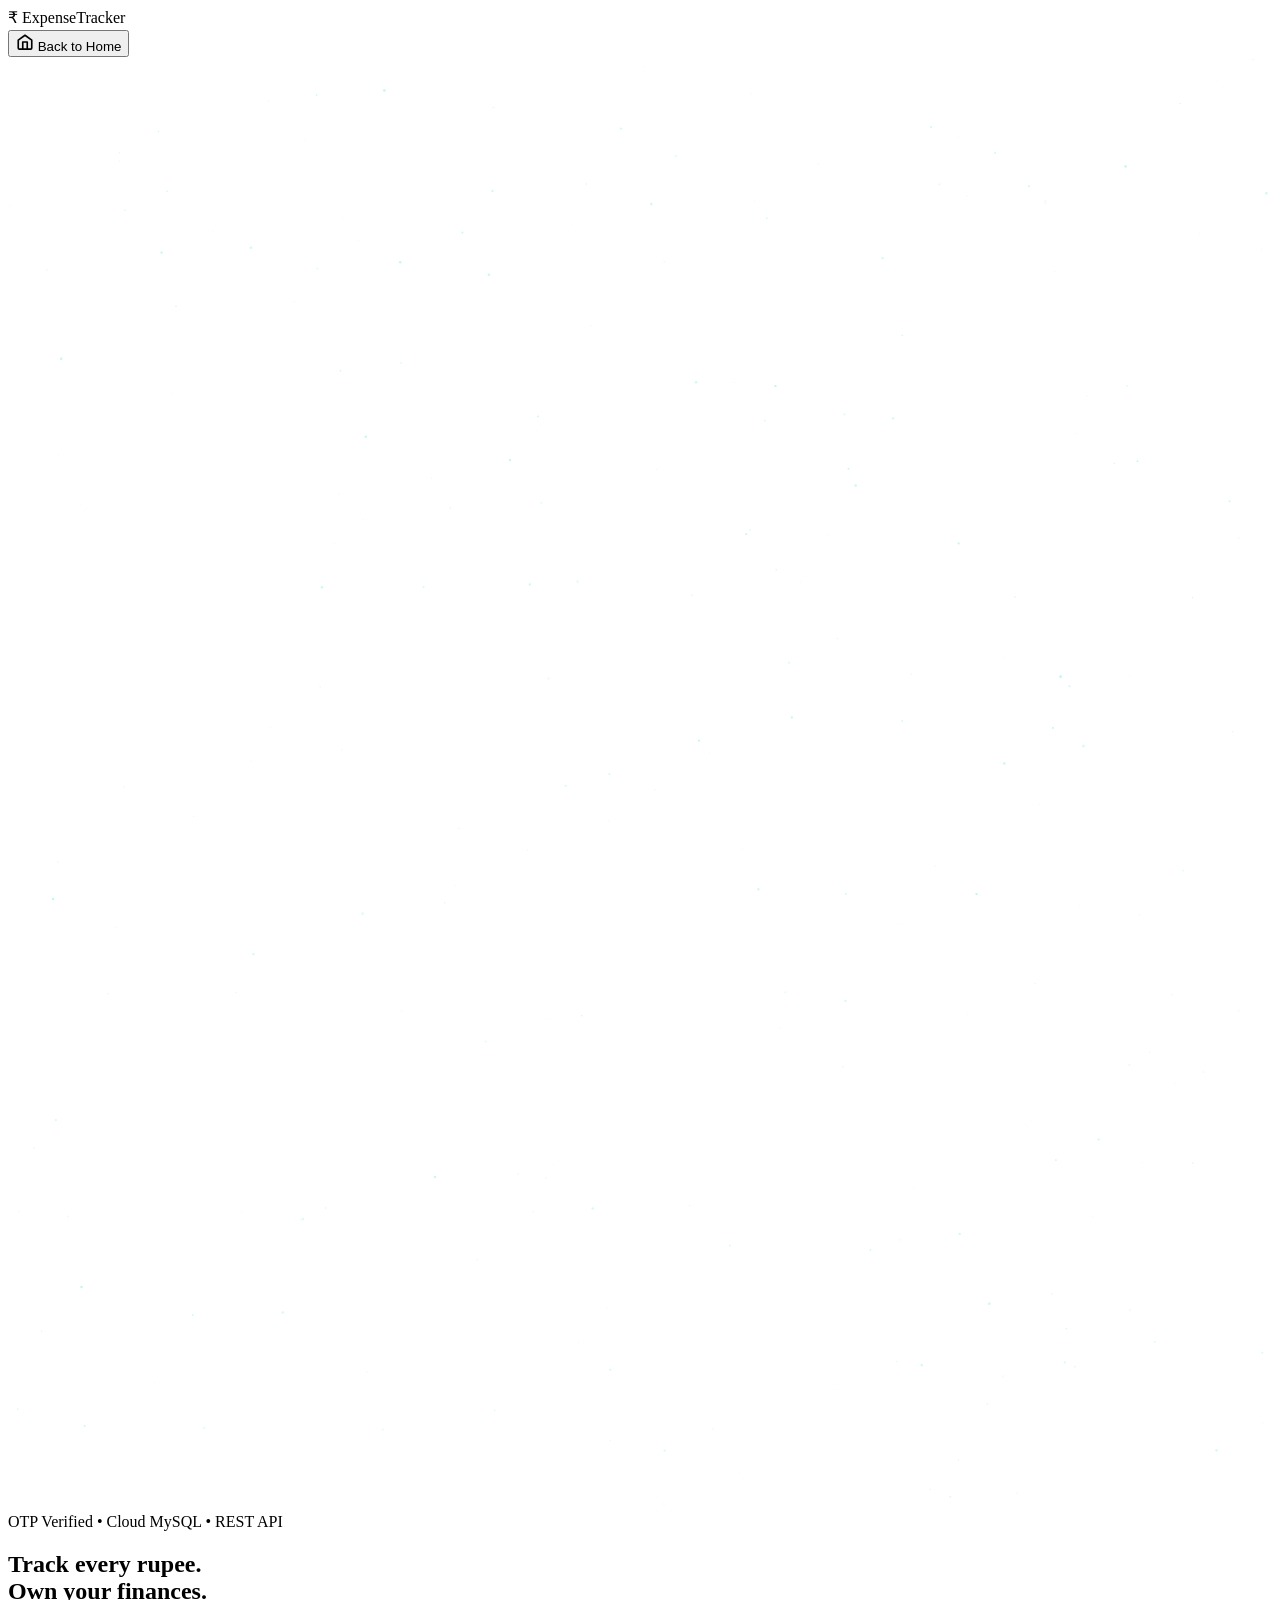
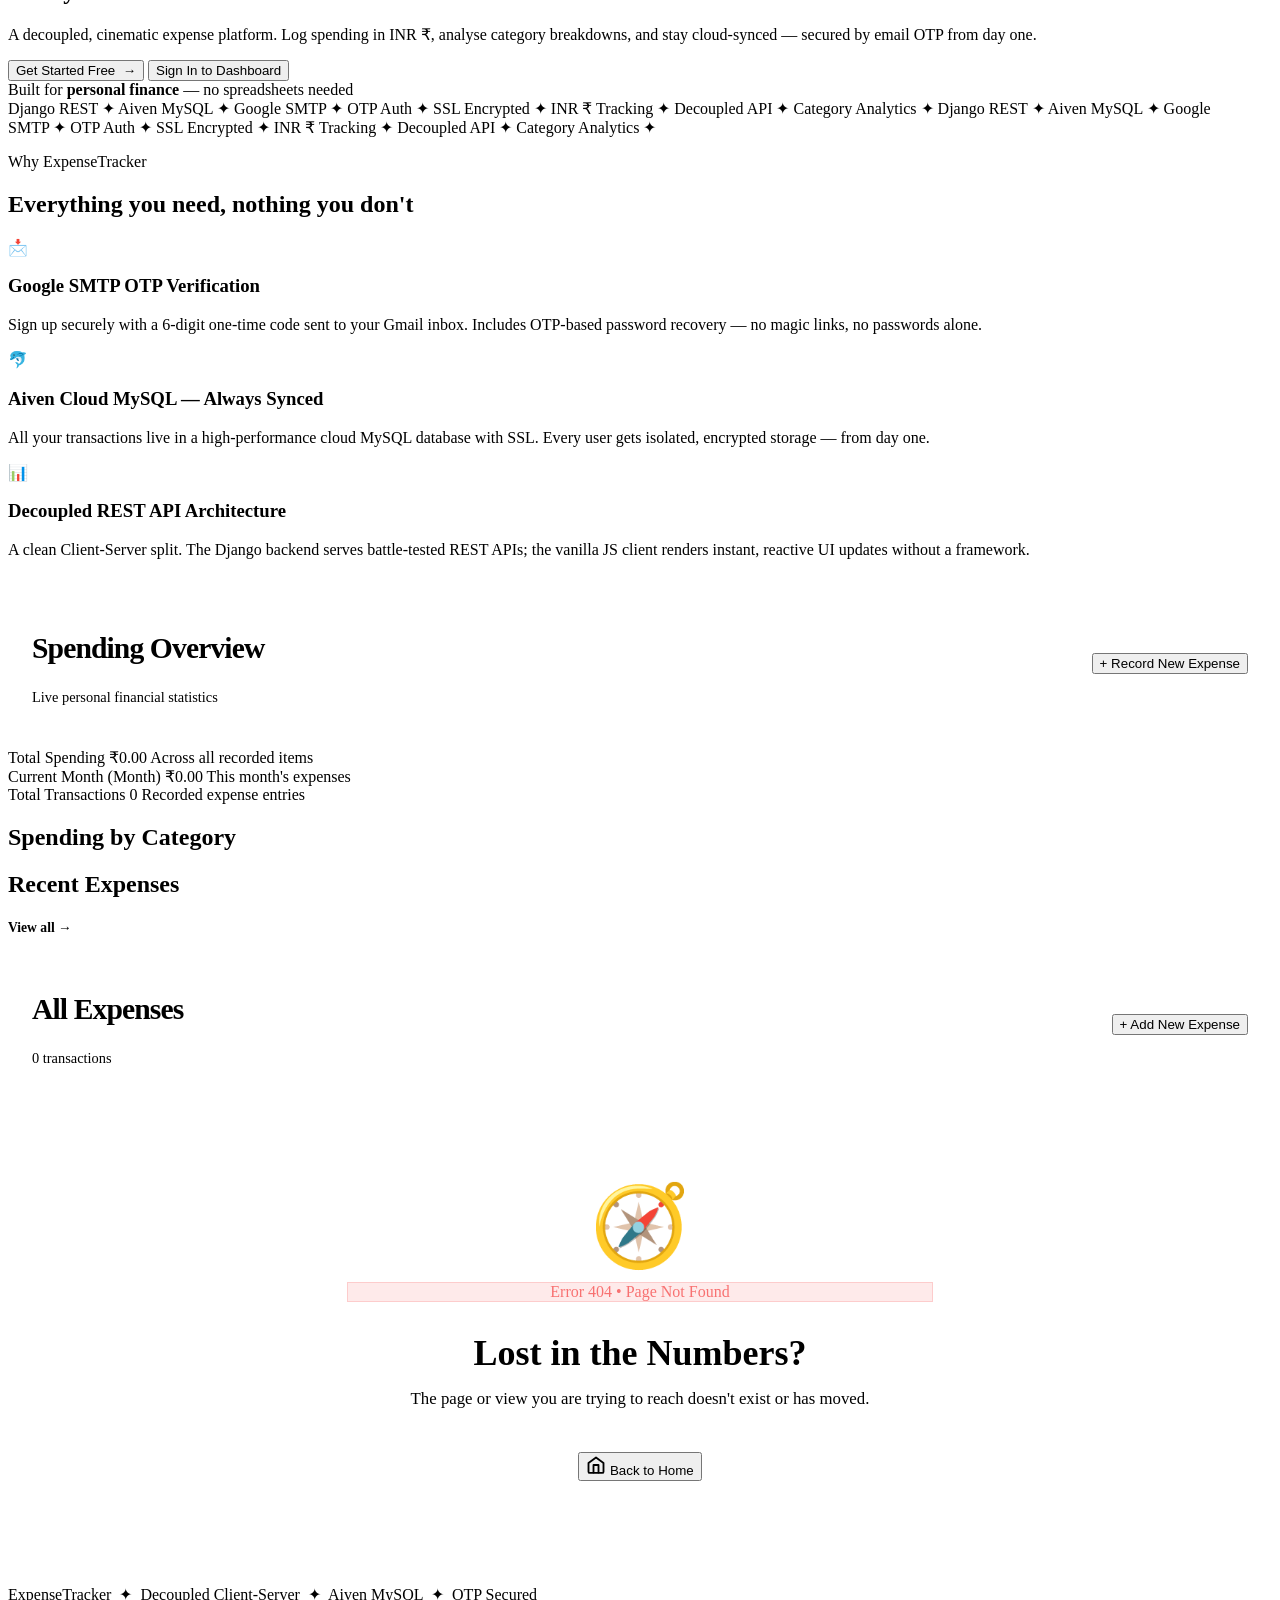
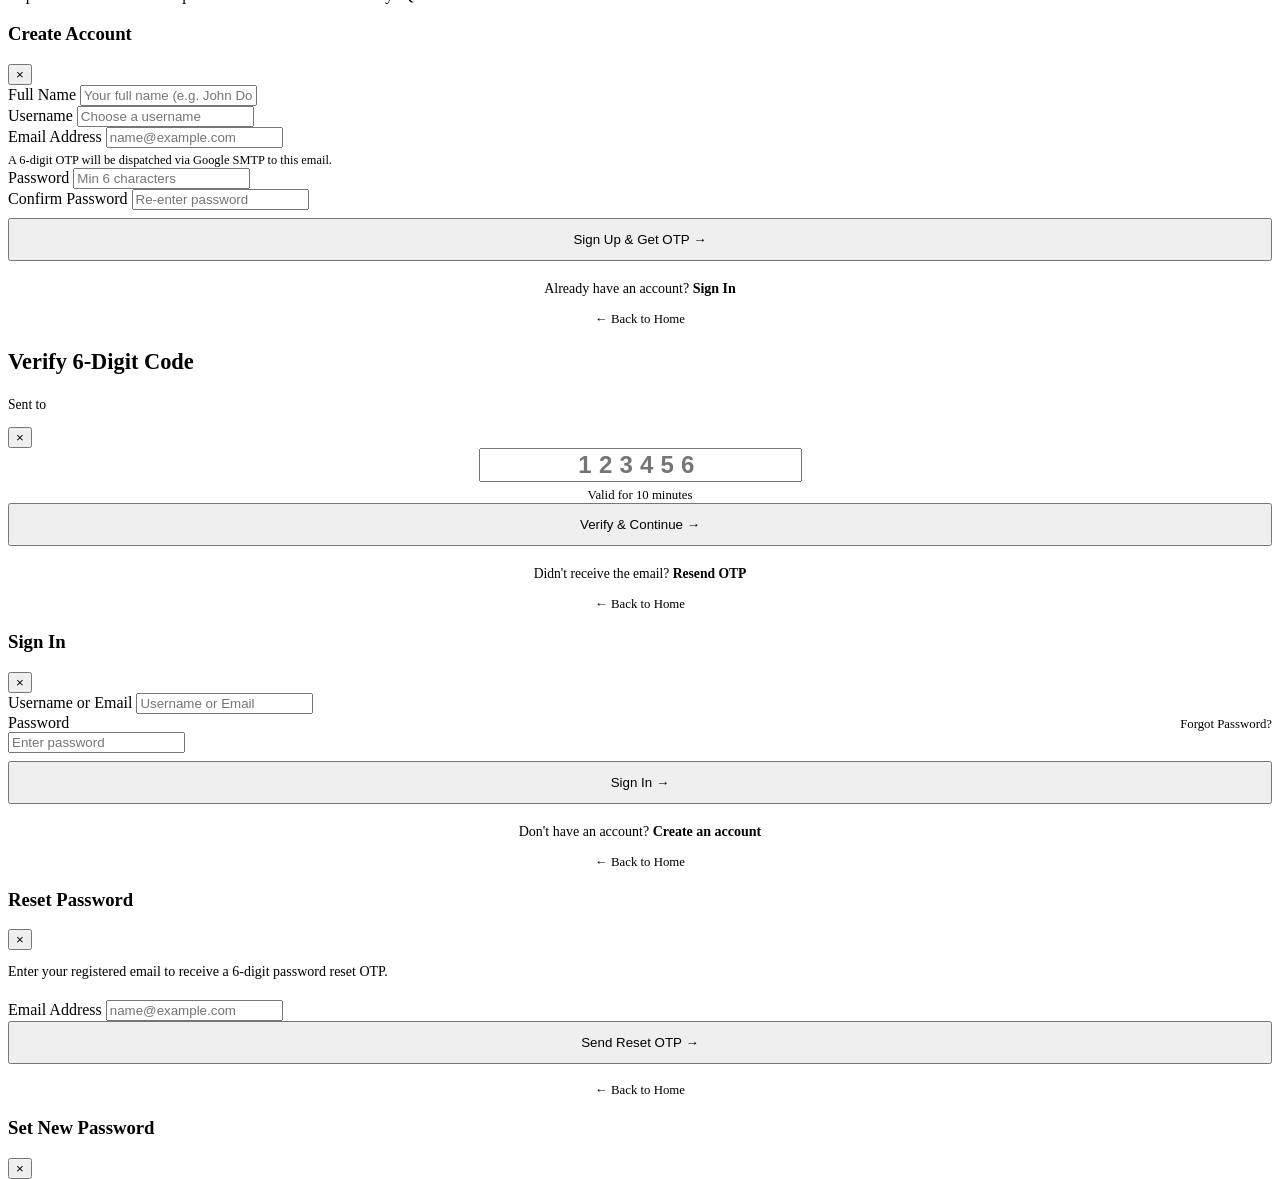
==== commit 45654025: "Keep Back to Home button permanently visible; enhance modal close buttons and backdrop dismiss" ====
--- a/client/index.html
+++ b/client/index.html
@@ -268,7 +268,7 @@
         <div class="modal-card">
             <div class="card-header" style="justify-content: space-between;">
                 <h3 class="card-title">Create Account</h3>
-                <button onclick="closeModal('modal-signup')" style="background: none; border: none; font-size: 1.25rem; cursor: pointer;">&times;</button>
+                <button class="modal-close-btn" onclick="closeModal('modal-signup')" title="Close">&times;</button>
             </div>
             <div class="card-body">
                 <form onsubmit="handleSignup(event)">
@@ -302,6 +302,11 @@
                 <div style="text-align: center; margin-top: 1.25rem; font-size: 0.875rem;">
                     Already have an account? <a onclick="showAuthModal('signin')" style="color: var(--primary); font-weight: 600; cursor: pointer;">Sign In</a>
                 </div>
+                <div style="text-align: center; margin-top: 0.75rem;">
+                    <a onclick="closeModal('modal-signup'); navigateTo('landing');" style="color: var(--mist); font-size: 0.8rem; cursor: pointer; display: inline-flex; align-items: center; gap: 0.35rem;">
+                        &larr; Back to Home
+                    </a>
+                </div>
             </div>
         </div>
     </div>
@@ -309,12 +314,14 @@
     <!-- Modal: Verify OTP -->
     <div id="modal-otp" class="modal-overlay">
         <div class="modal-card">
-            <div class="card-header" style="text-align: center; display: block;">
-                <div style="font-size: 2.5rem; margin-bottom: 0.3rem;">📩</div>
-                <h3 class="card-title" style="font-size: 1.4rem;">Verify 6-Digit Code</h3>
-                <p style="font-size: 0.85rem; color: var(--slate-500); margin-top: 0.25rem;">
-                    Sent to <strong id="otp-target-email"></strong>
-                </p>
+            <div class="card-header" style="justify-content: space-between; align-items: flex-start;">
+                <div>
+                    <h3 class="card-title" style="font-size: 1.4rem;">Verify 6-Digit Code</h3>
+                    <p style="font-size: 0.85rem; color: var(--slate-500); margin-top: 0.25rem;">
+                        Sent to <strong id="otp-target-email"></strong>
+                    </p>
+                </div>
+                <button class="modal-close-btn" onclick="closeModal('modal-otp')" title="Close">&times;</button>
             </div>
             <div class="card-body">
                 <form onsubmit="handleVerifyOtp(event)">
@@ -330,6 +337,11 @@
                 <div style="text-align: center; margin-top: 1.25rem; font-size: 0.85rem; color: var(--slate-500);">
                     Didn't receive the email? <a onclick="handleResendOtp()" style="color: var(--primary); font-weight: 600; cursor: pointer;">Resend OTP</a>
                 </div>
+                <div style="text-align: center; margin-top: 0.75rem;">
+                    <a onclick="closeModal('modal-otp'); navigateTo('landing');" style="color: var(--mist); font-size: 0.8rem; cursor: pointer; display: inline-flex; align-items: center; gap: 0.35rem;">
+                        &larr; Back to Home
+                    </a>
+                </div>
             </div>
         </div>
     </div>
@@ -339,7 +351,7 @@
         <div class="modal-card">
             <div class="card-header" style="justify-content: space-between;">
                 <h3 class="card-title">Sign In</h3>
-                <button onclick="closeModal('modal-signin')" style="background: none; border: none; font-size: 1.25rem; cursor: pointer;">&times;</button>
+                <button class="modal-close-btn" onclick="closeModal('modal-signin')" title="Close">&times;</button>
             </div>
             <div class="card-body">
                 <form onsubmit="handleSignin(event)">
@@ -361,6 +373,11 @@
                 <div style="text-align: center; margin-top: 1.25rem; font-size: 0.875rem;">
                     Don't have an account? <a onclick="showAuthModal('signup')" style="color: var(--primary); font-weight: 600; cursor: pointer;">Create an account</a>
                 </div>
+                <div style="text-align: center; margin-top: 0.75rem;">
+                    <a onclick="closeModal('modal-signin'); navigateTo('landing');" style="color: var(--mist); font-size: 0.8rem; cursor: pointer; display: inline-flex; align-items: center; gap: 0.35rem;">
+                        &larr; Back to Home
+                    </a>
+                </div>
             </div>
         </div>
     </div>
@@ -370,7 +387,7 @@
         <div class="modal-card">
             <div class="card-header" style="justify-content: space-between;">
                 <h3 class="card-title">Reset Password</h3>
-                <button onclick="closeModal('modal-forgot')" style="background: none; border: none; font-size: 1.25rem; cursor: pointer;">&times;</button>
+                <button class="modal-close-btn" onclick="closeModal('modal-forgot')" title="Close">&times;</button>
             </div>
             <div class="card-body">
                 <p style="font-size: 0.875rem; color: var(--slate-600); margin-bottom: 1.25rem;">
@@ -385,6 +402,11 @@
                         Send Reset OTP &rarr;
                     </button>
                 </form>
+                <div style="text-align: center; margin-top: 1rem;">
+                    <a onclick="closeModal('modal-forgot'); navigateTo('landing');" style="color: var(--mist); font-size: 0.8rem; cursor: pointer; display: inline-flex; align-items: center; gap: 0.35rem;">
+                        &larr; Back to Home
+                    </a>
+                </div>
             </div>
         </div>
     </div>
@@ -394,7 +416,7 @@
         <div class="modal-card">
             <div class="card-header" style="justify-content: space-between;">
                 <h3 class="card-title">Set New Password</h3>
-                <button onclick="closeModal('modal-reset')" style="background: none; border: none; font-size: 1.25rem; cursor: pointer;">&times;</button>
+                <button class="modal-close-btn" onclick="closeModal('modal-reset')" title="Close">&times;</button>
             </div>
             <div class="card-body">
                 <p style="font-size: 0.875rem; color: var(--slate-600); margin-bottom: 1.25rem;">
@@ -427,7 +449,7 @@
         <div class="modal-card">
             <div class="card-header" style="justify-content: space-between;">
                 <h3 id="modal-expense-title-text" class="card-title">Add New Expense</h3>
-                <button onclick="closeModal('modal-expense')" style="background: none; border: none; font-size: 1.25rem; cursor: pointer;">&times;</button>
+                <button class="modal-close-btn" onclick="closeModal('modal-expense')" title="Close">&times;</button>
             </div>
             <div class="card-body">
                 <form onsubmit="handleSaveExpense(event)">
@@ -471,7 +493,7 @@
         <div class="modal-card" style="border-top: 4px solid var(--danger);">
             <div class="card-header" style="justify-content: space-between;">
                 <h3 class="card-title" style="color: var(--danger);">Delete Expense</h3>
-                <button onclick="closeModal('modal-delete')" style="background: none; border: none; font-size: 1.25rem; cursor: pointer;">&times;</button>
+                <button class="modal-close-btn" onclick="closeModal('modal-delete')" title="Close">&times;</button>
             </div>
             <div class="card-body">
                 <p style="font-size: 1rem; color: var(--slate-700); margin-bottom: 1.25rem;">
